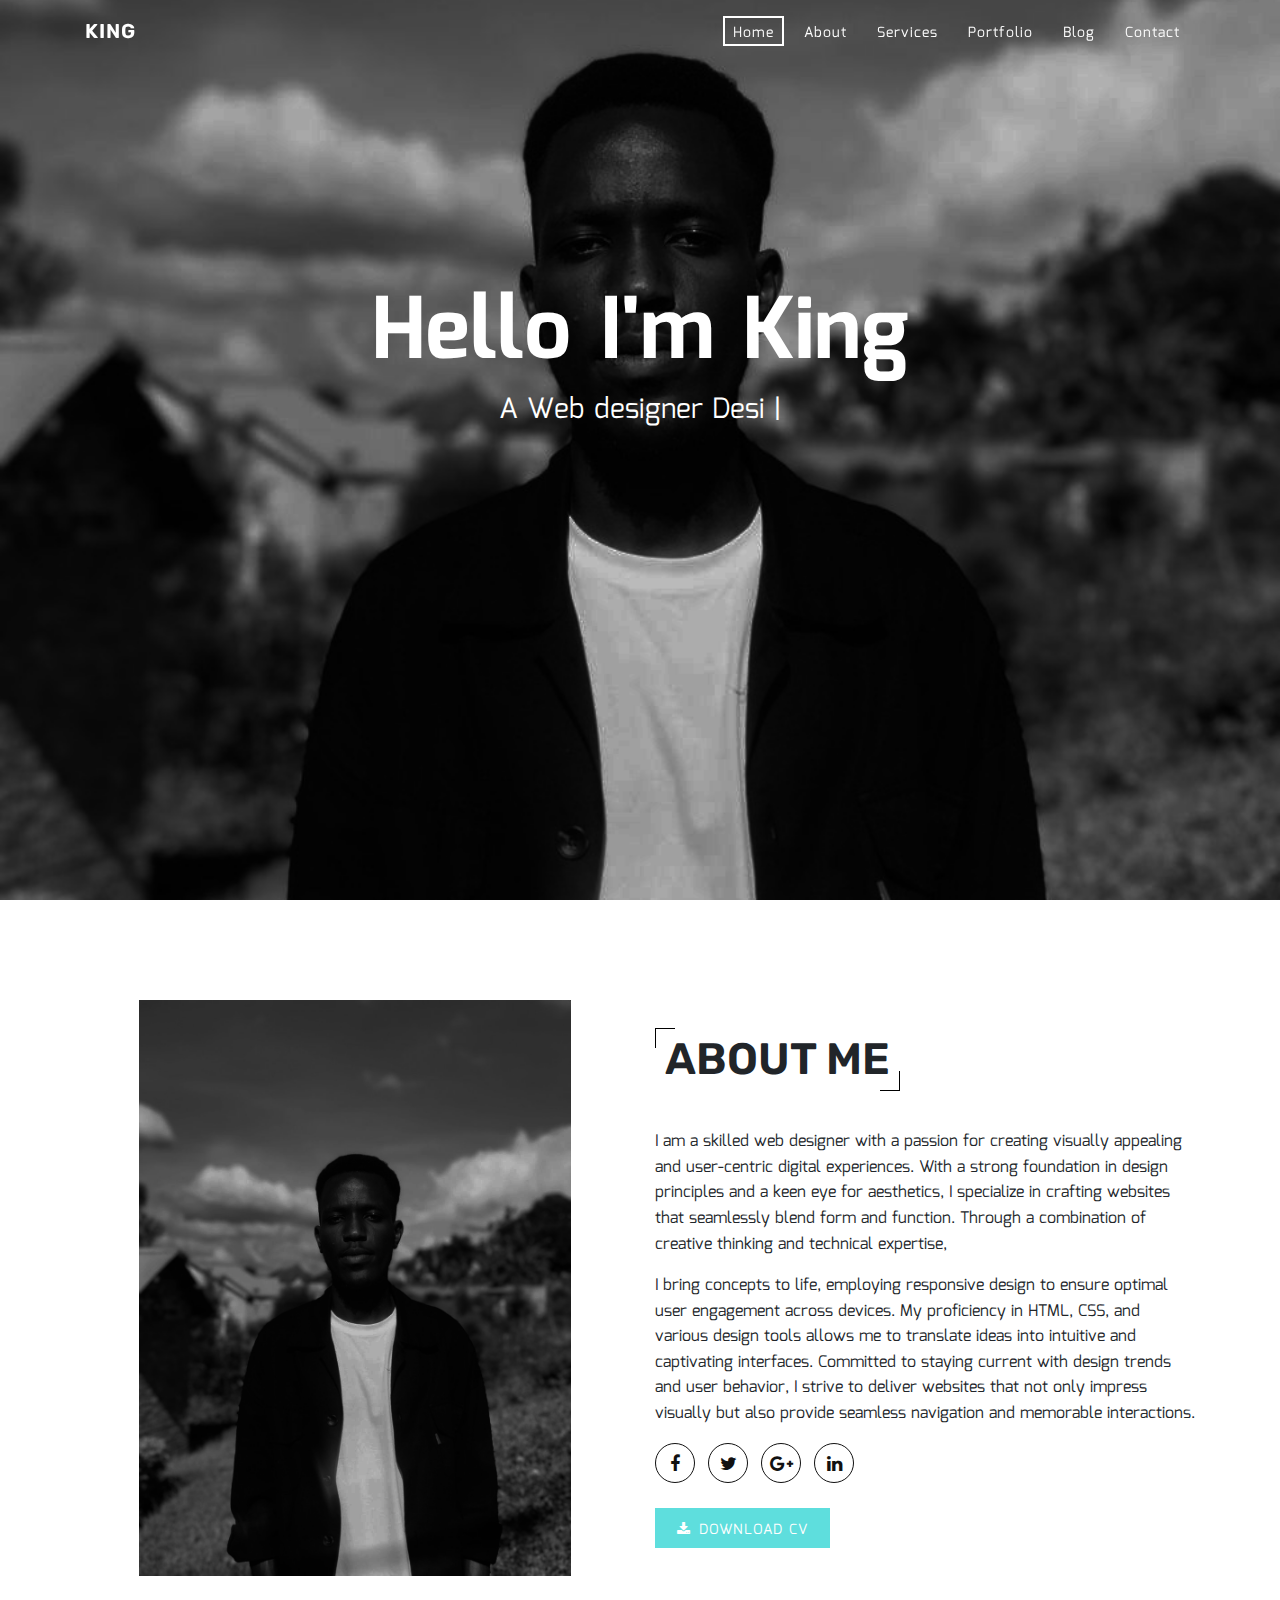
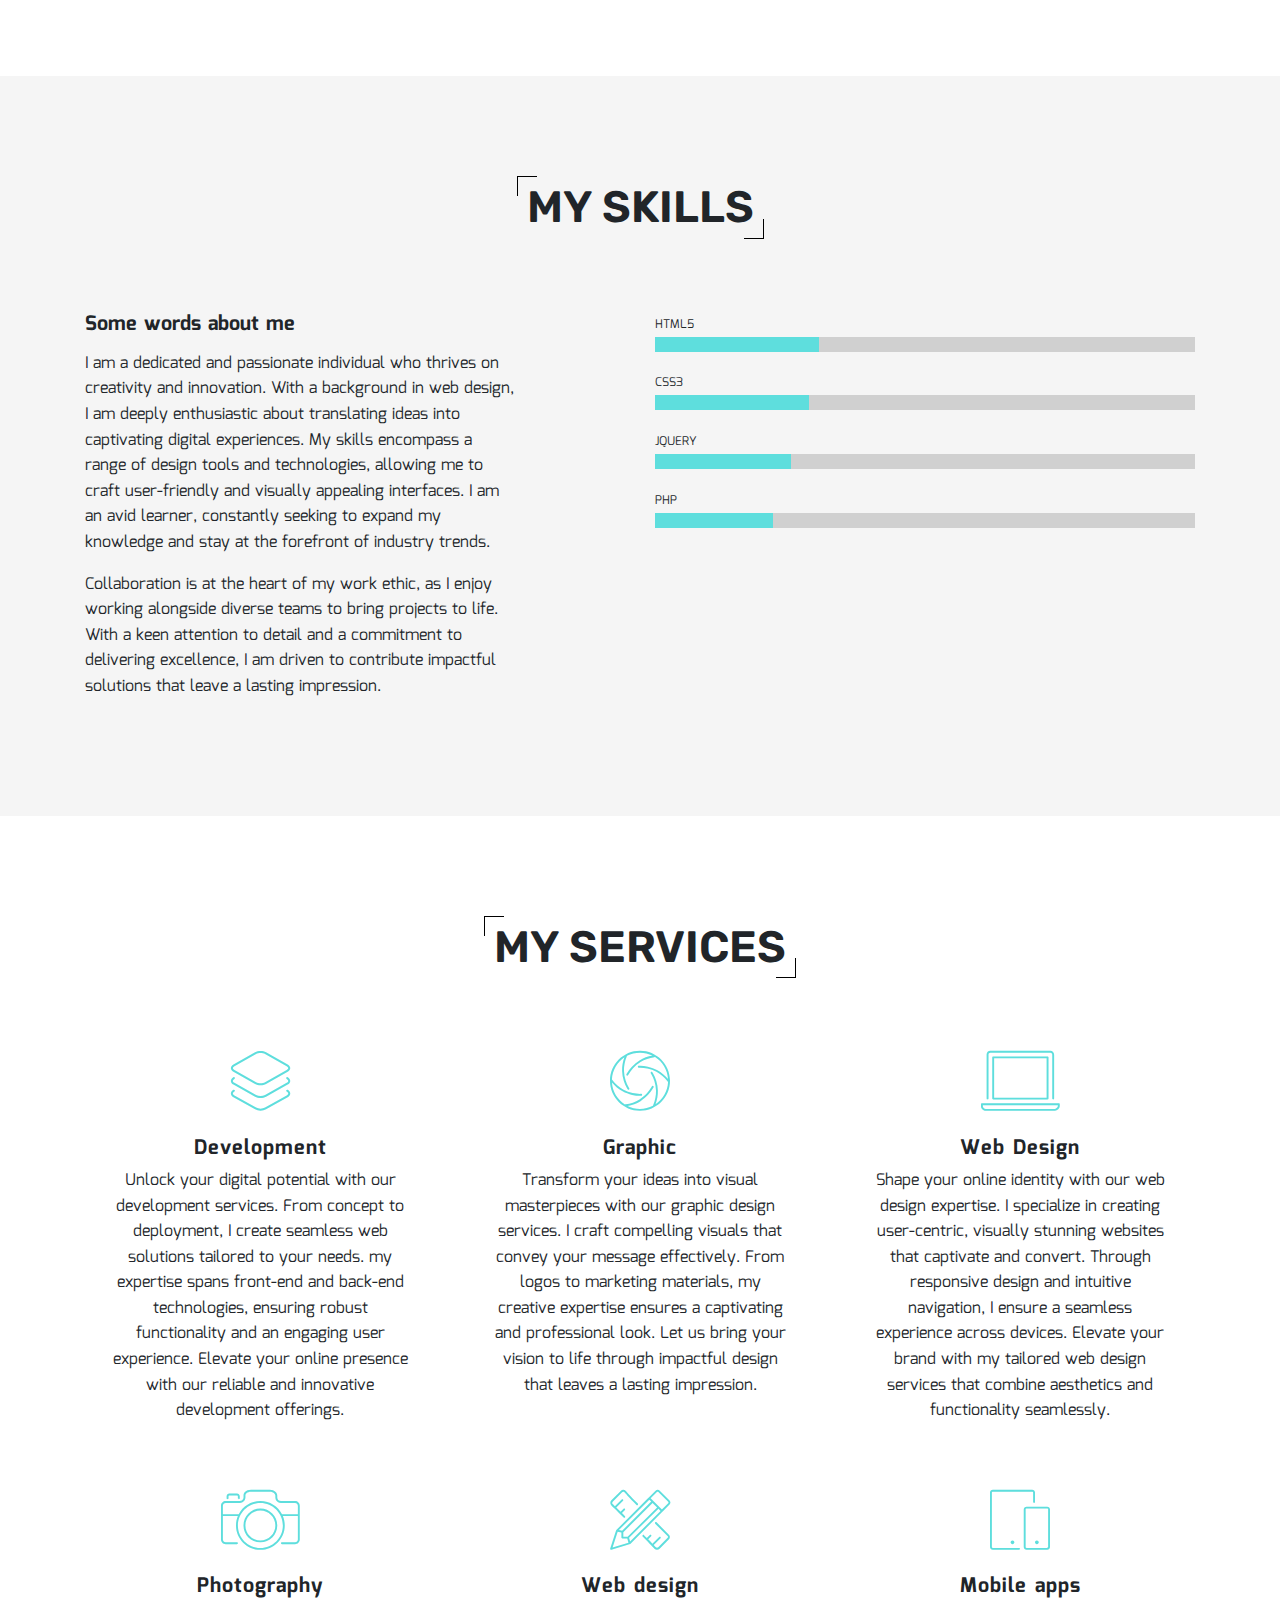
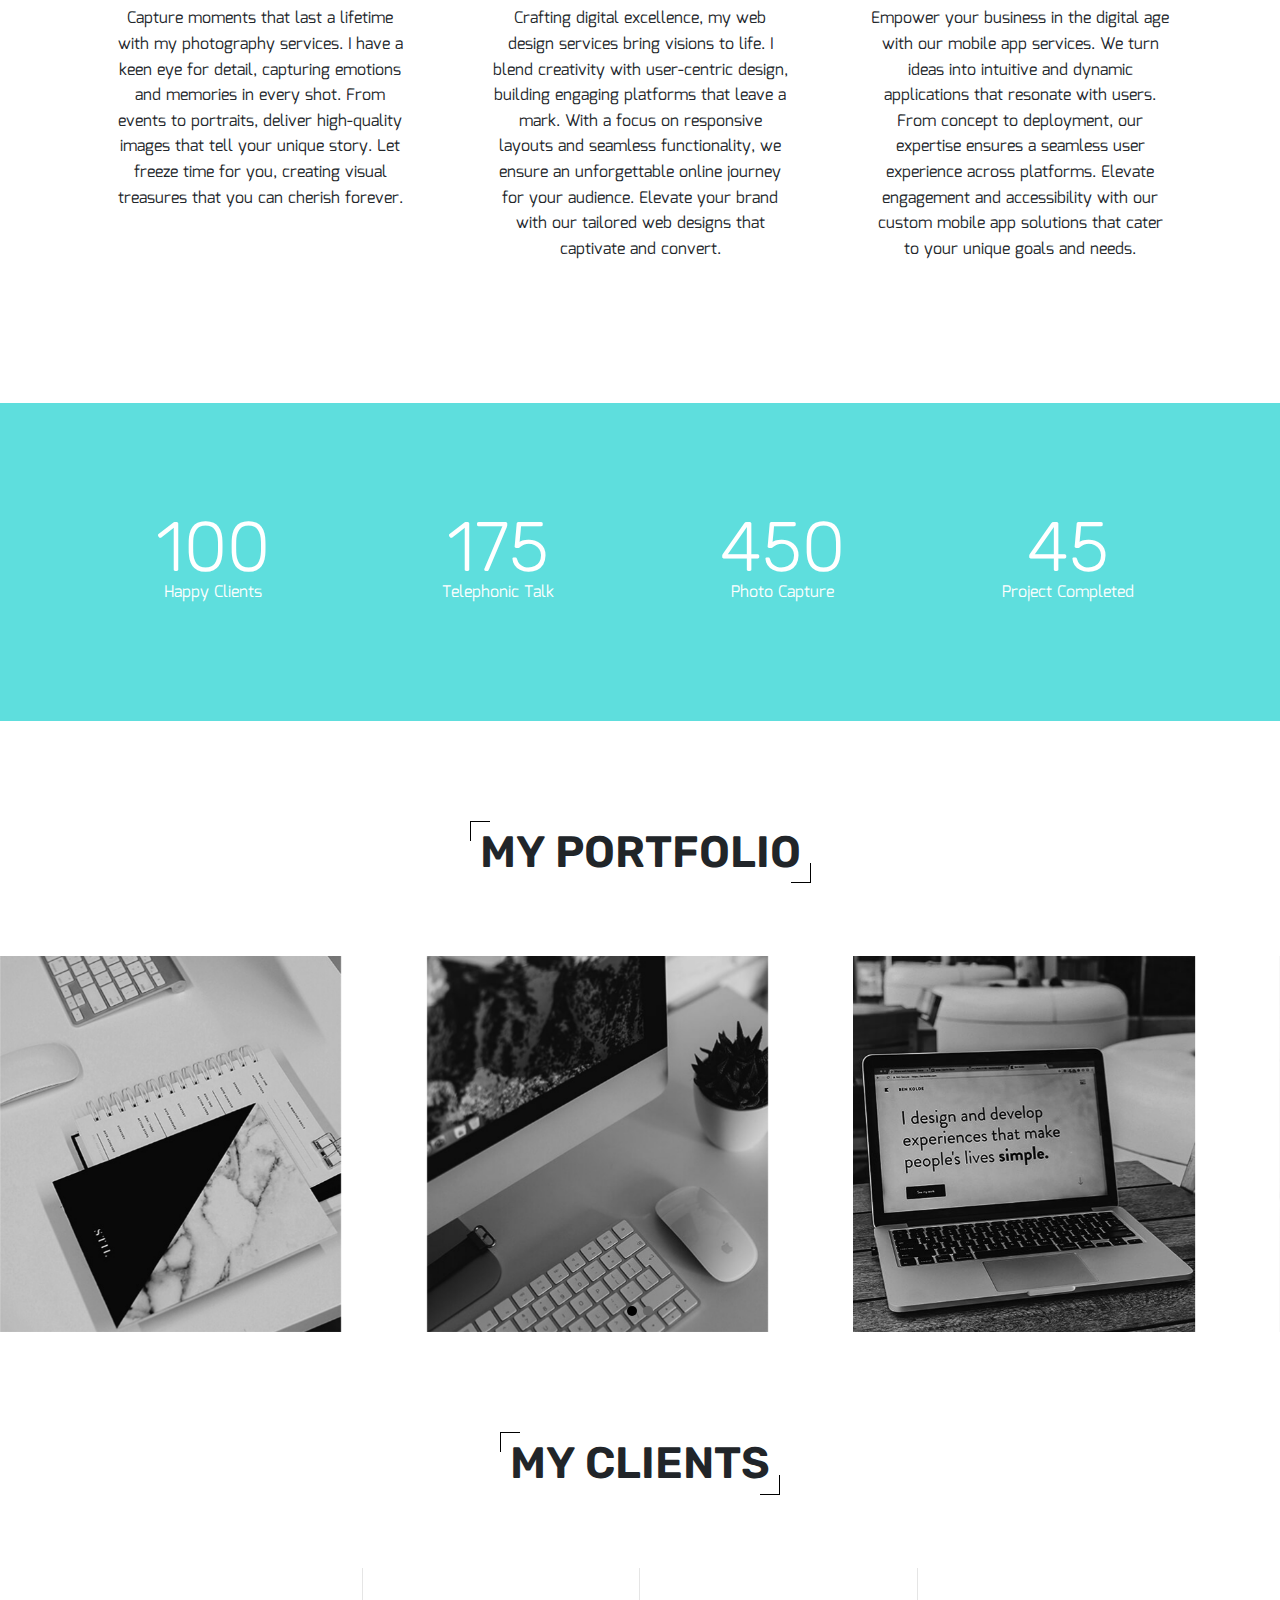
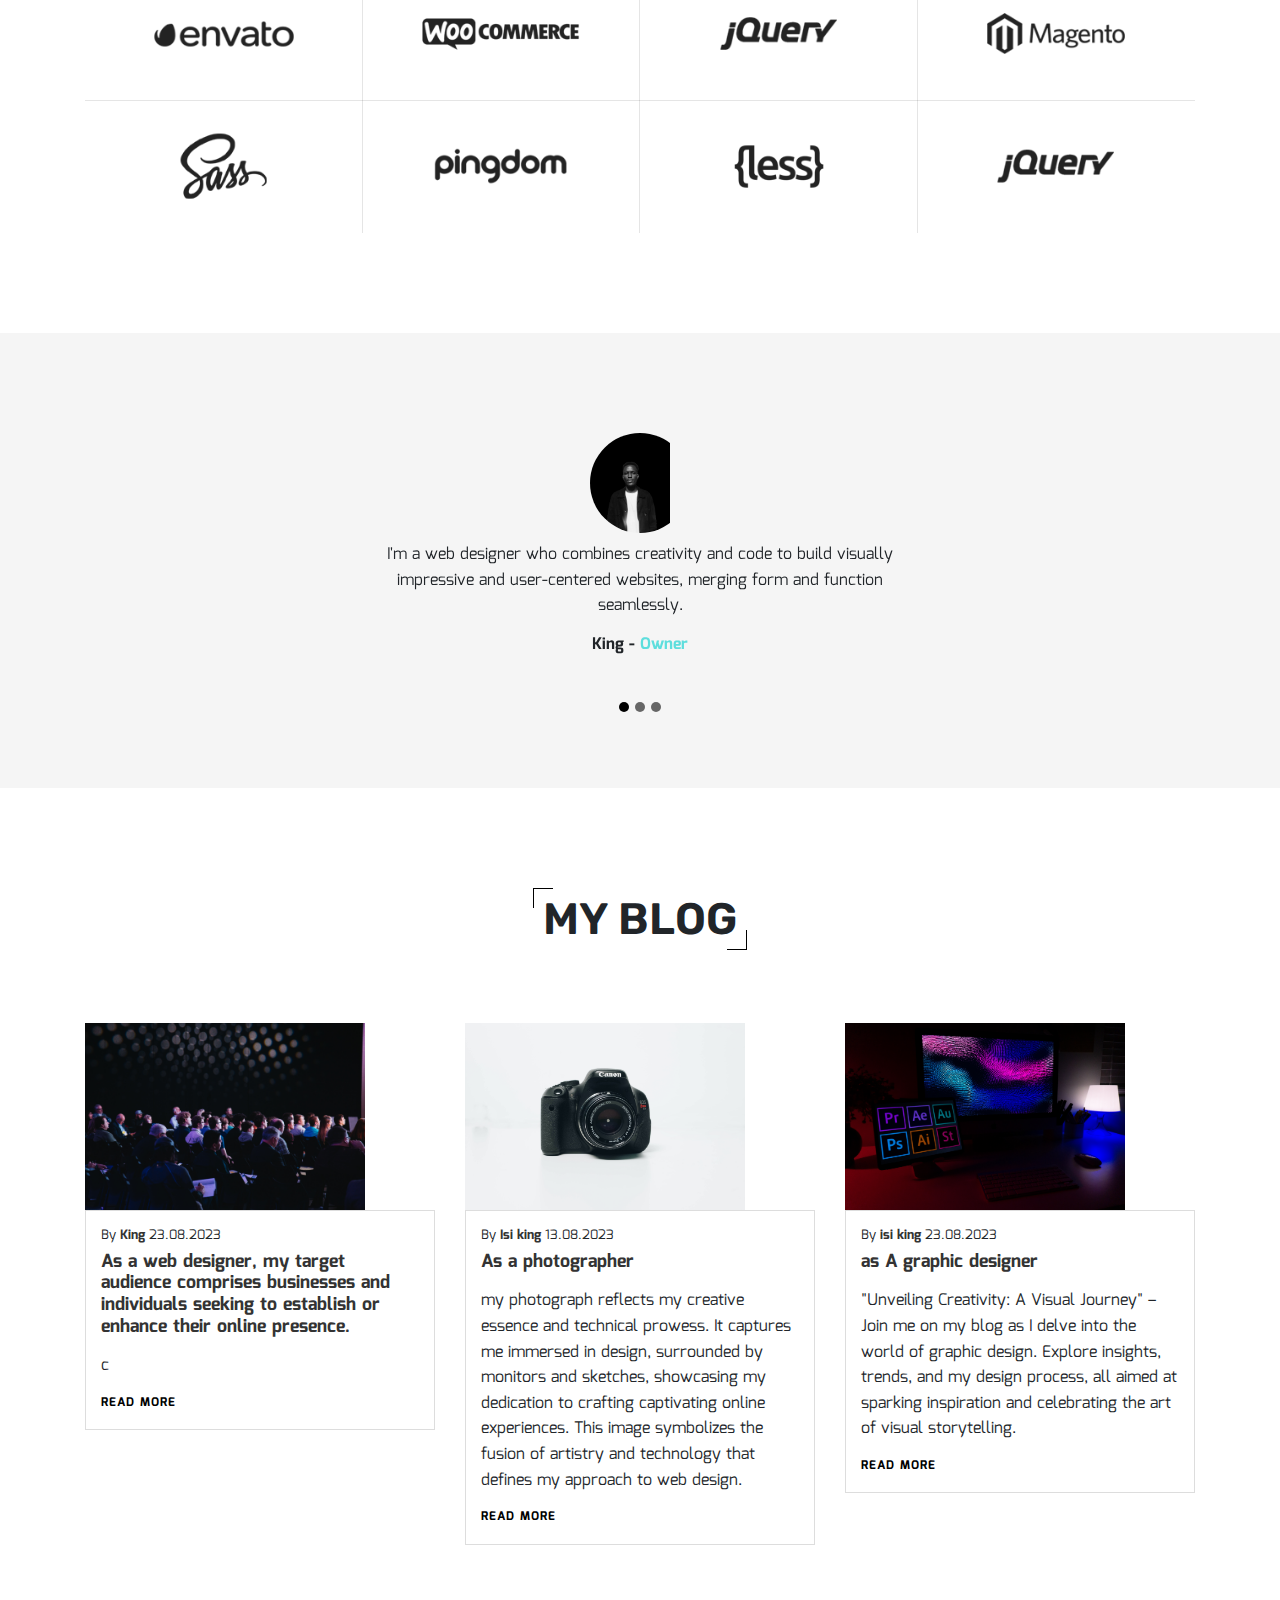
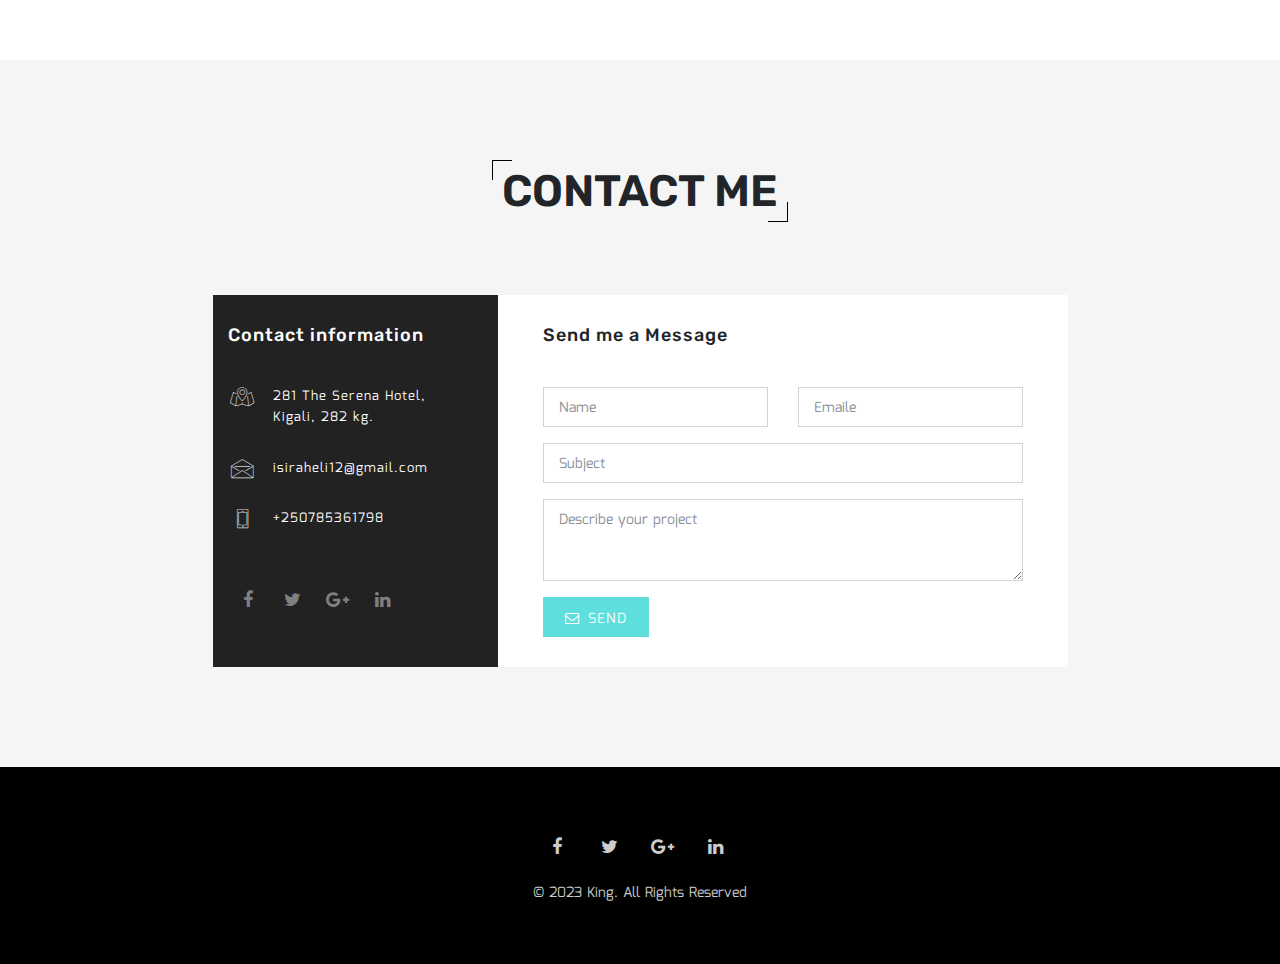
==== Desktop/Portf+Todo/index.html @ d31b9dea "Myportofolio" ====
<!doctype html>
<html lang="en">



<meta http-equiv="content-type" content="text/html;charset=UTF-8" />
<head>
  <meta charset="utf-8">
  <meta name="viewport" content="width=device-width, initial-scale=1, shrink-to-fit=no">
  <meta http-equiv="X-UA-Compatible" content="IE=edge">
  <meta name="description" content=" - Responsive Personal vCard Template">
  <meta name="keywords" content="King - Responsive Personal Portfolio Template, resume, cv, portfolio, personal, developer, designer, onepage, clean, modern, velocity, web">
  <meta name="author" content=" King">
  <meta name="apple-mobile-web-app-capable" content="yes">

  <title>King - Personal Portfolio Template</title>



  <link href="https://fonts.googleapis.com/css?family=Rubik:500,500i,700,700i,900" rel="stylesheet">
  <link href="https://fonts.googleapis.com/css?family=Mina:400,700" rel="stylesheet">





  <link href="static/plugin/bootstrap/css/bootstrap.min.css" rel="stylesheet"> 
  <link href="static/plugin/font-awesome/css/font-awesome.min.css" rel="stylesheet"> 
  <link href="static/plugin/owl-carousel/css/owl.carousel.min.css" rel="stylesheet">
  <link href="static/plugin/et-line/style.css" rel="stylesheet">
  

  <link href="static/css/style.css" rel="stylesheet"> 
  <link href="static/css/color/default.css" rel="stylesheet" id="color_theme">

</head>
<body>
  <div id="loading">
    <div class="load-circle"><span class="one"></span></div>
  </div>

  <!--  Header Start -->
  <header class="header navbar-dark" id="mainNav">
    <div class="container">
    
    <nav class="navbar navbar-expand-lg">
      <a class="navbar-brand font-alt" href="#">King</a>
      
      <button class="navbar-toggler" type="button" data-toggle="collapse" data-target="#header-01" aria-controls="header-01" aria-expanded="false" aria-label="Toggle navigation">
        <span class="navbar-toggler-icon"></span>
      </button>
      
      <div id="header-01" class="collapse navbar-collapse top-menu">
       
        <ul class="nav navbar-nav ml-auto">
            <li><a href="#home">Home</a></li>
            <li><a href="#about-us">About</a></li>
            <li><a href="#services">Services</a></li>
            <li><a href="#portfolio">Portfolio</a></li>
            <li><a href="#blog">Blog</a></li>
            <li><a href="#contact">Contact</a></li>
          </ul>
        <!-- Menu End -->
      </div>
    </nav>
  </div>
  </header>
  <!-- Header End -->

  <main>
    <!--  Home Banner -->
    <section id="home" class="full-screen home-banner" style="background-image: url(static/img/pic1.jpg);">
      <div class="container">
        <div class="home-text-center text-center">
          <h1>Hello I'm King</h1>
          <h3>A Web designer<span id="type-it"></span></h3>
        </div>
      </div>
    </section>
    <!--  Home End -->

    <!--About -->
    <section id="about-us" class="section">
      <div class="container">
        <div class="row align-items-center">
          <div class="col-12 col-md-6 text-center">
            <img src="static/img/pic1.jpg" title="King" alt="King" />
          </div>
          <div class="col-12 col-md-6">
            <div class="content m-t-40px-md">
              <div class="section-heading">
                <h2 class="font-alt">About Me</h2>
              </div>
              <p>
                
I am a skilled web designer
 with a passion for creating visually appealing and 
 user-centric digital experiences. With a strong foundation
  in design principles and a keen eye for aesthetics, 
  I specialize in crafting websites that seamlessly 
  blend form and function. Through a combination of 
  creative thinking and technical expertise, 
  
              </p>
              <p>I bring concepts to life, 
                employing responsive design to ensure optimal user engagement across devices.
                 My proficiency in HTML, CSS, and various design tools allows me to translate 
                 ideas into intuitive and captivating interfaces. Committed to staying current 
                 with design trends and user behavior, I strive to deliver websites that not only
               impress visually but also provide seamless navigation and memorable interactions.
              </p>
              <ul class="social-icons m-b-25px">
                    <li>
                        <a class="facebook" href="#"><i class="fa fa-facebook"></i></a>
                    </li>
                    <li>
                        <a class="twitter" href="#"><i class="fa fa-twitter"></i></a>
                    </li>
                    <li>
                        <a class="google" href="#"><i class="fa fa-google-plus"></i></a>
                    </li>
                    <li>
                        <a class="linkedin" href="#"><i class="fa fa-linkedin"></i><span></span></a>
                    </li>
                </ul>
                <a href="#" class="btn btn-theme"><i class="fa fa-download icon-xs m-5px-r" aria-hidden="true"></i>Download CV</a>
            </div>
          </div>
        </div>

      </div>
    </section>
    <!-- About End -->

    <!-- My Skill -->
    <section class="section gray-bg">
      <div class="container">
        <div class="section-heading text-center m-b-65px m-b-50px-md m-b-25px-sm">
            <h2 class="font-alt">My Skills</h2>
        </div>
        <div class="row">
          <div class="col-12 col-md-6">
            <div class="skill-content">
              <h5 class="m-b-15px"><strong>Some words about me</strong></h5>
              <p>
                I am a dedicated and passionate individual who thrives on creativity and innovation.
                 With a background in web design, I am deeply enthusiastic about translating ideas into
                  captivating digital experiences. My skills encompass a range of design tools and technologies,
                   allowing me to craft user-friendly and visually appealing interfaces. I am an avid learner,
                    constantly seeking to expand my knowledge and stay at the forefront of industry trends. 
                   
              
              <p>
                Collaboration is at the heart of my work ethic, as I enjoy working alongside diverse teams
                to bring projects to life. With a keen attention to detail and a commitment to delivering 
                excellence,
            I am driven to contribute impactful solutions that leave a lasting impression.
         </p>
              </p>
            </div>
          </div> 
          <div class="col-12 col-md-6">
            <div class="skillbar skillbar-style-1" data-percent="90">
                  <span class="skillbar-title">HTML5</span>
                  <p class="skillbar-bar bg-theme"></p>
                </div>
               
                
                <div class="skillbar skillbar-style-1" data-percent="85">
                  <span class="skillbar-title">CSS3</span>
                  <p class="skillbar-bar bg-theme"></p>
                </div>
              
                
                <div class="skillbar skillbar-style-1" data-percent="75">
                  <span class="skillbar-title">jQuery</span>
                  <p class="skillbar-bar bg-theme"></p>
                </div>
             
                
                <div class="skillbar skillbar-style-1" data-percent="65">
                  <span class="skillbar-title">PHP</span>
                  <p class="skillbar-bar bg-theme"></p>
                </div>
              
          </div>
        </div> 
      </div> 
    </section>
    <!--  My Skill End -->

    <!--  My Services -->
    <section id="services" class="section">
      <div class="container">
        <div class="section-heading text-center m-b-40px m-b-20px-md m-b-15px-sm">
            <h2 class="font-alt">My Services</h2>
        </div>
        <div class="row">
          <div class="col-12 col-md-6 col-lg-4">
            <div class="feature-box">
              <i class="icon icon-layers color-theme"></i>
              <div class="feature-content">
                <h5>Development</h5>
                <p>
                  Unlock your digital potential with our development services. From concept to deployment, 
                  I create seamless web solutions tailored to your needs. my expertise spans front-end and back-end technologies,
                   ensuring robust functionality and an engaging user experience. 
                  Elevate your online presence with our reliable and innovative development offerings.</p>
              </div>
            </div>
          </div> 

          <div class="col-12 col-md-6 col-lg-4">
            <div class="feature-box">
              <i class="icon icon-aperture color-theme"></i>
              <div class="feature-content">
                <h5>Graphic</h5>
                <p>Transform your ideas into visual masterpieces with our graphic design services. 
                  I craft compelling visuals that convey your message effectively. From logos to marketing materials, 
                  my creative expertise ensures a captivating and professional look.
                   Let us bring your vision to life through impactful design that leaves a lasting impression.</p>
              </div>
            </div> <!-- feature-box -->
          </div> <!-- col -->

          <div class="col-12 col-md-6 col-lg-4">
            <div class="feature-box">
              <i class="icon icon-laptop color-theme"></i>
              <div class="feature-content">
                <h5>Web Design</h5>
                <p>Shape your online identity with our web design expertise.
                   I specialize in creating user-centric, 
                  visually stunning websites that captivate and convert. 
                  Through responsive design and intuitive navigation, 
                  I ensure a seamless experience across devices.
                   Elevate your brand with my tailored web design services 
                   that combine aesthetics and functionality seamlessly.</p>
              </div>
            </div> 
          </div> 

          <div class="col-12 col-md-6 col-lg-4">
            <div class="feature-box">
              <i class="icon icon-camera color-theme"></i>
              <div class="feature-content">
                <h5>Photography</h5>
                <p>Capture moments that last a lifetime with my photography services.
                  I have a keen eye for detail, capturing emotions and memories in every shot.
                  From events to portraits, deliver high-quality images that tell your unique story.
                  Let freeze time for you, creating visual treasures that you can cherish forever.
                </p>
              </div>
            </div> 
          </div>

          <div class="col-12 col-md-6 col-lg-4">
            <div class="feature-box">
              <i class="icon icon-tools color-theme"></i>
              <div class="feature-content">
                <h5>Web design</h5>
                <p>
                  Crafting digital excellence, my web design services bring visions to life.
                   I blend creativity with user-centric design, building engaging platforms that leave a mark.
                    With a focus on responsive layouts and seamless functionality, 
                    we ensure an unforgettable online journey for your audience.
                   Elevate your brand with our tailored web designs that captivate and convert.</p>
              </div>
            </div> 
          </div> 

          <div class="col-12 col-md-6 col-lg-4">
            <div class="feature-box">
              <i class="icon icon-mobile color-theme"></i>
              <div class="feature-content">
                <h5>Mobile apps</h5>
                <p>
Empower your business in the digital age with our mobile app services. 
We turn ideas into intuitive and dynamic applications that resonate with users. 
From concept to deployment, our expertise ensures a seamless user experience across platforms.
 Elevate engagement and accessibility with our custom mobile app solutions that cater to your unique goals and needs.</p>
              </div>
            </div> 
          </div>

        </div> 
      </div>
    </section>
    <!-- ========== My Services End ========== -->


    <!-- ========== Counter Start ========== -->
    <section class="section counter-box bg-theme">
        <div class="container">
            <div class="row">
                <div class="col-12 col-md-3 col-sm-6 wow fadeInLeft">
                    <div class="counter-col">
                        <div class="counter-data" data-count="375">
                            <div class="count font-alt">100</div>
                            <h6>Happy Clients</h6>
                        </div>
                    </div>
                </div>
                <!-- col -->

                <div class="col-12 col-md-3 col-sm-6 wow fadeInLeft">
                    <div class="counter-col">
                        <div class="counter-data" data-count="375">
                            <div class="count font-alt">175</div>
                            <h6>Telephonic Talk</h6>
                        </div>
                    </div>
                </div>
                <!-- col -->

                <div class="col-12 col-md-3 col-sm-6 wow fadeInLeft">
                    <div class="counter-col">
                        <div class="counter-data" data-count="550">
                            <div class="count font-alt">450</div>
                            <h6>Photo Capture</h6>
                        </div>
                    </div>
                </div>
                <!-- col -->

                <div class="col-12 col-md-3 col-sm-6 wow fadeInLeft">
                    <div class="counter-col">
                        <div class="counter-data" data-count="450">
                            <div class="count font-alt">45</div>
                            <h6>Project Completed</h6>
                        </div>
                    </div>
                </div>
               
            </div>

        </div>
 
    </section>
    <!-- ========== Counter End ========== -->

    <!-- ========== Portfolio Start ========== -->
    <section id="portfolio" class="section p-b-0px">
     
        <div class="section-heading text-center m-b-65px m-b-50px-md m-b-25px-sm">
            <h2 class="font-alt">My Portfolio</h2>
        </div>

        
        <div id="portfolio-slider-single" class="owl-carousel">
            <div class="portfolio-col">
             
              <img src="static/img/project-1.jpg" title="King" alt="king" />
              <div class="bg-theme">
                <a href="#"></a>
           
              <div class="hover">
                <h3>ToDo_List App</h3>
                


             
              </div>
              <div class="todo">
              <a href="https://king221006359.github.io/TodoLIST/" class="porto" ><button id="Add task">ToDo_List</button></a>
            
            </div></div>
            </div>
            <!-- col -->
            <div class="portfolio-col">
              <img src="static/img/project-2.jpg" title="King" alt="King" />
              <div class="bg-theme">
              
              </div>
              <div class="hover">
                <h3>Stock Management System</h3>
                <label>Designing a stock management system involves creating user interfaces that display inventory data intuitively.
                   Collaborating with developers, I ensure user-friendly navigation, data visualization,
                   and efficient interactions, optimizing stock tracking, ordering, and replenishment processes.</label>
              </div>
            </div>
            <!-- col -->
            <div class="portfolio-col">
              <img src="static/img/project-3.jpg" title="King" alt="King" />
              <div class="bg-theme">
                <a href="#"></a>
              </div>
              <div class="hover">
                <h3>Hospital appointment system</h3>
                <label>As a designer, I collaborate with developers to craft hospital appointment systems. 
                  I conceptualize user interfaces, design intuitive layouts, and ensure accessibility. 
                  Visual elements and user experience harmonize to simplify scheduling,
                   streamline communication, 
                  and enhance patient-provider interactions.n</label>
              </div>
            </div>
            <!-- col -->
            <div class="portfolio-col">
              <img src="static/img/project-4.jpg" title="King" alt="King" />
              <div class="bg-theme">
                <a href="#"></a>
              </div>
              <div class="hover">
                <h3>Hotel reservation system</h3>
                <label>I crafted a user-centric hotel reservation system by wireframing intuitive UI/UX. 
                  Through responsive design, I ensured seamless booking across devices.
                   Visual hierarchy, clear CTAs, and a serene color palette enhanced user experience,
                   making reservation effortless and enjoyable.
</label>
              </div>
            </div>
            <!-- col -->
        </div>
    </section>
    <!-- ========== Portfolio End ========== -->

    <!-- ========== Our Client ========== -->
    <section class="section">
      <div class="container">
        <div class="section-heading text-center m-b-65px m-b-50px-md m-b-25px-sm">
            <h2 class="font-alt">My Clients</h2>
        </div>

        <div class="clients-list clients-border clients-col-4">
          <ul>
            <li>
              <img src="static/img/logo-1.png" alt="" title="">
            </li>
            <li>
              <img src="static/img/logo-2.png" alt="" title="">
            </li>
            <li>
              <img src="static/img/logo-8.png" alt="" title="">
            </li>
            <li>
              <img src="static/img/logo-4.png" alt="" title="">
            </li>
            <li>
              <img src="static/img/logo-5.png" alt="" title="">
            </li>
            <li>
              <img src="static/img/logo-6.png" alt="" title="">
            </li>
            <li>
              <img src="static/img/logo-7.png" alt="" title="">
            </li>
            <li>
              <img src="static/img/logo-8.png" alt="" title="">
            </li>
          </ul>
        </div>
      </div> <!-- section -->
    </section>
    <!-- Our Client End -->

    <!---- Testimonial-->
    <section class="section gray-bg testimonial-section">
      <div class="container">
        <div class="row justify-content-center">
          <div class="col-md-6">
              <div id="client-slider-single" class="owl-carousel">
                <div class="testimonial-col text-center">
                    <div class="img">
                      <img src="static/img/pic1.png" alt="King" title="King" />
                    </div>
                    <p>
                      I'm a web designer who combines creativity and code to build visually impressive and user-centered websites,
                       merging form and function seamlessly.</p>
                    <h6><strong>King - <span class="color-theme">Owner</span></strong></h6>
                </div> <!-- col -->

                <div class="testimonial-col text-center">
                    <div class="img">
                      <img src="static/img/pic1.png" alt="King" title="King" />
                    </div>
                    <p>i'm a graphic designer, blending artistic algorithms with digital finesse. I conceptualize and create visuals that transcend boundaries, from pixel to print, crafting designs that speak, engage, and inspire.</p>
                    <h6><strong>King- <span class="color-theme">Owner</span></strong></h6>
                </div> <!-- col -->

                <div class="testimonial-col text-center">
                    <div class="img">
                      <img src="static/img/pic1.png" alt="King" title="King" />
                    </div>
                    <p>
                      I am a decisive project manager, orchestrating tasks with precision. From inception to completion, I lead, organize, and optimize to achieve goals efficiently. Communication and strategy are my cornerstones for successful project delivery.</p>
                    <h6><strong>Isi king - <span class="color-theme">Owner</span></strong></h6>
                </div> 

              </div> 
          </div> 
      </div> 
    </section>
    <!-- Testimonial End  -->

    <!-- ========== Our Blogs ========== -->
    <section id="blog" class="section">
      <div class="container">
        <div class="section-heading text-center m-b-50px m-b-40px-md m-b-15px-sm">
            <h2 class="font-alt">My Blog</h2>
        </div>

        <div class="row">
          <div class="col-12 col-md-4">
            <div class="blog-item">
              <a href="#">
                <img src="static/img/aud1.jpg" title="King" alt="King" />
              </a>
              <div class="blog-content">
                <div class="post-meta">
                  By <a href="#">King</a> <span>23.08.2023</span>
                </div><!-- /post-meta -->

                <h4><a href="#">As a web designer, my target audience comprises businesses and individuals seeking to establish or enhance their online presence.
                   </a></h4>
                <p class="m-b-10px">
                  c
                </p>
                <a class="read-more" href="#">Read More</a>
              </div><!-- /blog-content -->
            </div> <!-- Blog Item -->
          </div> <!-- col -->

          <div class="col-12 col-md-4">
            <div class="blog-item">
              <a href="#">
                <img src="static/img/cam1.jpg" title="King" alt="King" />
              </a>
              <div class="blog-content">
                <div class="post-meta">
                  By <a href="#">Isi king</a> <span>13.08.2023</span>
                </div><!-- /post-meta -->

                <h4><a href="#">As a photographer</a></h4>
                <p class="m-b-10px">
                  
 my photograph reflects my creative essence and technical prowess.
 It captures me immersed in design, surrounded by monitors and sketches, 
 showcasing my dedication to crafting captivating online experiences. 
This image symbolizes the fusion of artistry and technology that defines my approach to web design.
                </p>
                <a class="read-more" href="#">Read More</a>
              </div>
            </div>
          </div>

          <div class="col-12 col-md-4">
            <div class="blog-item">
              <a href="#">
                <img src="static/img/graphic1.jpg" title="king" alt="King" />
              </a>
              <div class="blog-content">
                <div class="post-meta">
                  By <a href="#">isi king</a> <span>23.08.2023</span>
                </div>

                <h4><a href="#">as A graphic designer</a></h4>
                <p class="m-b-10px">
                  "Unveiling Creativity: A Visual Journey" – Join me on my blog as I delve into the world of graphic design.
                   Explore insights, trends, and my design process,
                   all aimed at sparking inspiration and celebrating the art of visual storytelling.
                </p>
                <a class="read-more" href="#">Read More</a>
              </div>
            </div>
          </div> 

        </div> 
      </div>
    </section>
    <!-- ========== Our Blog End ========== -->

    <!-- ========== Contact us ========== -->
    <section id="contact" class="section gray-bg p-l-15px-sm p-r-15px-sm">
      <div class="container">
        <div class="section-heading text-center m-b-65px m-b-50px-md m-b-25px-sm">
            <h2 class="font-alt">Contact Me</h2>
        </div>
        <div class="row justify-content-center">
          <div class="col-12 col-lg-3 col-md-4 dark-bg">
            <div class="contact-info-box">
              <h2 class="font-alt">Contact information</h2>

              <div class="contact-info">
                <i class="icon icon-map"></i>
                <p>281 The Serena Hotel,<br/> Kigali, 282 kg.</p>
              </div>

              <div class="contact-info">
                <i class="icon icon-envelope"></i>
                <p>isiraheli12@gmail.com</p>
              </div>

              <div class="contact-info">
                <i class="icon icon-phone"></i>
                <p>+250785361798</p>
              </div>

              <ul class="social-icons social-icons-no-border">
              <li>
                  <a class="facebook" href="#"><i class="fa fa-facebook"></i></a>
              </li>
              <li>
                  <a class="twitter" href="#"><i class="fa fa-twitter"></i></a>
              </li>
              <li>
                  <a class="google" href="#"><i class="fa fa-google-plus"></i></a>
              </li>
              <li>
                  <a class="linkedin" href="#"><i class="fa fa-linkedin"></i><span></span></a>
              </li>
          </ul>
            </div>
          </div> <!-- col -->
          <div class="col-12 col-lg-6 col-md-7 white-bg">
            <div class="contact-form">
              <h2 class="font-alt">Send me a Message</h2>
              <form>
              <div class="row">
                <div class="col-6">
                  <div class="form-group">
                    <input name="Phone" placeholder="Name" class="form-control" type="text">
                  </div>  
                </div>
                <div class="col-6">
                  <div class="form-group">
                    <input name="Email" placeholder="Emaile" class="form-control" type="email">
                  </div>  
                </div>
                <div class="col-12">
                  <div class="form-group">
                    <input name="Subject" placeholder="Subject" class="form-control" type="text">
                  </div>  
                </div>
                <div class="col-12">
                  <div class="form-group">
                    <textarea name="comment" placeholder="Describe your project" rows="3" class="form-control"></textarea>
                  </div>
                </div>
                <div class="col-12">
                    <button class="btn btn-theme"><i class="fa fa-envelope-o" aria-hidden="true"></i>Send</button>
                </div>
              </div>
              </form>
            </div>
          </div>
        </div> 
      </div> 
    </section>
    <!--  Contact us End -->

  </main>

  <footer class="footer">
      <div class="container text-center">
          <ul class="social-icons social-icons-no-border">
              <li>
                  <a class="facebook" href="#"><i class="fa fa-facebook"></i></a>
              </li>
              <li>
                  <a class="twitter" href="#"><i class="fa fa-twitter"></i></a>
              </li>
              <li>
                  <a class="google" href="#"><i class="fa fa-google-plus"></i></a>
              </li>
              <li>
                  <a class="linkedin" href="#"><i class="fa fa-linkedin"></i><span></span></a>
              </li>
          </ul>
          <p class="copyright">© 2023 King. All Rights Reserved</p>
      </div>
  </footer>

  <!-- Jquery -->
  <script src="static/js/jquery-3.2.1.min.js"></script>
  <script src="static/js/jquery-migrate-3.0.0.min.js"></script>
  <!-- End -->

  <!-- Plugin JS -->
  <script src="static/plugin/bootstrap/js/popper.min.js"></script>
  <script src="static/plugin/bootstrap/js/bootstrap.js"></script>
  <script src="static/plugin/owl-carousel/js/owl.carousel.min.js"></script>
  <script src="static/plugin/typeit-master/typeit.min.js"></script>
  <script src="static/plugin/skills-bar/skill.bars.jquery.js"></script>
  <!-- End -->

  <!-- Theme Js -->  
  <script src="static/js/singlepagenav.jquery.js"></script>
  <script src="static/js/custom.js"></script>
  <!-- End -->

  
  <script src="style-switcher/style-switcher.html"></script>
  <link rel="stylesheet" href="style-switcher/style-switcher-2.html">
</body>
<!-- End of Body -->



<!-- Mirrored from courageous-stroopwafel-1bc4ed.netlify.app/ by HTTrack Website Copier/3.x [XR&CO'2014], Wed, 30 Aug 2023 14:20:22 GMT -->
</html>
---- Desktop/Portf+Todo/static/plugin/et-line/style.css ----
@font-face {
	font-family: 'et-line';
	src:url('fonts/et-line.eot');
	src:url('fonts/et-lined41dd41d.eot?#iefix') format('embedded-opentype'),
		url('fonts/et-line.woff') format('woff'),
		url('fonts/et-line.ttf') format('truetype'),
		url('fonts/et-line.svg#et-line') format('svg');
	font-weight: normal;
	font-style: normal;
}

/* Use the following CSS code if you want to use data attributes for inserting your icons */
[data-icon]:before {
	font-family: 'et-line';
	content: attr(data-icon);
	speak: none;
	font-weight: normal;
	font-variant: normal;
	text-transform: none;
	line-height: 1;
	-webkit-font-smoothing: antialiased;
	-moz-osx-font-smoothing: grayscale;
	display:inline-block;
}

/* Use the following CSS code if you want to have a class per icon */
/*
Instead of a list of all class selectors,
you can use the generic selector below, but it's slower:
[class*="icon-"] {
*/
.icon-mobile, .icon-laptop, .icon-desktop, .icon-tablet, .icon-phone, .icon-document, .icon-documents, .icon-search, .icon-clipboard, .icon-newspaper, .icon-notebook, .icon-book-open, .icon-browser, .icon-calendar, .icon-presentation, .icon-picture, .icon-pictures, .icon-video, .icon-camera, .icon-printer, .icon-toolbox, .icon-briefcase, .icon-wallet, .icon-gift, .icon-bargraph, .icon-grid, .icon-expand, .icon-focus, .icon-edit, .icon-adjustments, .icon-ribbon, .icon-hourglass, .icon-lock, .icon-megaphone, .icon-shield, .icon-trophy, .icon-flag, .icon-map, .icon-puzzle, .icon-basket, .icon-envelope, .icon-streetsign, .icon-telescope, .icon-gears, .icon-key, .icon-paperclip, .icon-attachment, .icon-pricetags, .icon-lightbulb, .icon-layers, .icon-pencil, .icon-tools, .icon-tools-2, .icon-scissors, .icon-paintbrush, .icon-magnifying-glass, .icon-circle-compass, .icon-linegraph, .icon-mic, .icon-strategy, .icon-beaker, .icon-caution, .icon-recycle, .icon-anchor, .icon-profile-male, .icon-profile-female, .icon-bike, .icon-wine, .icon-hotairballoon, .icon-globe, .icon-genius, .icon-map-pin, .icon-dial, .icon-chat, .icon-heart, .icon-cloud, .icon-upload, .icon-download, .icon-target, .icon-hazardous, .icon-piechart, .icon-speedometer, .icon-global, .icon-compass, .icon-lifesaver, .icon-clock, .icon-aperture, .icon-quote, .icon-scope, .icon-alarmclock, .icon-refresh, .icon-happy, .icon-sad, .icon-facebook, .icon-twitter, .icon-googleplus, .icon-rss, .icon-tumblr, .icon-linkedin, .icon-dribbble {
	font-family: 'et-line';
	speak: none;
	font-style: normal;
	font-weight: normal;
	font-variant: normal;
	text-transform: none;
	line-height: 1;
	-webkit-font-smoothing: antialiased;
	-moz-osx-font-smoothing: grayscale;
	display:inline-block;
}
.icon-mobile:before {
	content: "\e000";
}
.icon-laptop:before {
	content: "\e001";
}
.icon-desktop:before {
	content: "\e002";
}
.icon-tablet:before {
	content: "\e003";
}
.icon-phone:before {
	content: "\e004";
}
.icon-document:before {
	content: "\e005";
}
.icon-documents:before {
	content: "\e006";
}
.icon-search:before {
	content: "\e007";
}
.icon-clipboard:before {
	content: "\e008";
}
.icon-newspaper:before {
	content: "\e009";
}
.icon-notebook:before {
	content: "\e00a";
}
.icon-book-open:before {
	content: "\e00b";
}
.icon-browser:before {
	content: "\e00c";
}
.icon-calendar:before {
	content: "\e00d";
}
.icon-presentation:before {
	content: "\e00e";
}
.icon-picture:before {
	content: "\e00f";
}
.icon-pictures:before {
	content: "\e010";
}
.icon-video:before {
	content: "\e011";
}
.icon-camera:before {
	content: "\e012";
}
.icon-printer:before {
	content: "\e013";
}
.icon-toolbox:before {
	content: "\e014";
}
.icon-briefcase:before {
	content: "\e015";
}
.icon-wallet:before {
	content: "\e016";
}
.icon-gift:before {
	content: "\e017";
}
.icon-bargraph:before {
	content: "\e018";
}
.icon-grid:before {
	content: "\e019";
}
.icon-expand:before {
	content: "\e01a";
}
.icon-focus:before {
	content: "\e01b";
}
.icon-edit:before {
	content: "\e01c";
}
.icon-adjustments:before {
	content: "\e01d";
}
.icon-ribbon:before {
	content: "\e01e";
}
.icon-hourglass:before {
	content: "\e01f";
}
.icon-lock:before {
	content: "\e020";
}
.icon-megaphone:before {
	content: "\e021";
}
.icon-shield:before {
	content: "\e022";
}
.icon-trophy:before {
	content: "\e023";
}
.icon-flag:before {
	content: "\e024";
}
.icon-map:before {
	content: "\e025";
}
.icon-puzzle:before {
	content: "\e026";
}
.icon-basket:before {
	content: "\e027";
}
.icon-envelope:before {
	content: "\e028";
}
.icon-streetsign:before {
	content: "\e029";
}
.icon-telescope:before {
	content: "\e02a";
}
.icon-gears:before {
	content: "\e02b";
}
.icon-key:before {
	content: "\e02c";
}
.icon-paperclip:before {
	content: "\e02d";
}
.icon-attachment:before {
	content: "\e02e";
}
.icon-pricetags:before {
	content: "\e02f";
}
.icon-lightbulb:before {
	content: "\e030";
}
.icon-layers:before {
	content: "\e031";
}
.icon-pencil:before {
	content: "\e032";
}
.icon-tools:before {
	content: "\e033";
}
.icon-tools-2:before {
	content: "\e034";
}
.icon-scissors:before {
	content: "\e035";
}
.icon-paintbrush:before {
	content: "\e036";
}
.icon-magnifying-glass:before {
	content: "\e037";
}
.icon-circle-compass:before {
	content: "\e038";
}
.icon-linegraph:before {
	content: "\e039";
}
.icon-mic:before {
	content: "\e03a";
}
.icon-strategy:before {
	content: "\e03b";
}
.icon-beaker:before {
	content: "\e03c";
}
.icon-caution:before {
	content: "\e03d";
}
.icon-recycle:before {
	content: "\e03e";
}
.icon-anchor:before {
	content: "\e03f";
}
.icon-profile-male:before {
	content: "\e040";
}
.icon-profile-female:before {
	content: "\e041";
}
.icon-bike:before {
	content: "\e042";
}
.icon-wine:before {
	content: "\e043";
}
.icon-hotairballoon:before {
	content: "\e044";
}
.icon-globe:before {
	content: "\e045";
}
.icon-genius:before {
	content: "\e046";
}
.icon-map-pin:before {
	content: "\e047";
}
.icon-dial:before {
	content: "\e048";
}
.icon-chat:before {
	content: "\e049";
}
.icon-heart:before {
	content: "\e04a";
}
.icon-cloud:before {
	content: "\e04b";
}
.icon-upload:before {
	content: "\e04c";
}
.icon-download:before {
	content: "\e04d";
}
.icon-target:before {
	content: "\e04e";
}
.icon-hazardous:before {
	content: "\e04f";
}
.icon-piechart:before {
	content: "\e050";
}
.icon-speedometer:before {
	content: "\e051";
}
.icon-global:before {
	content: "\e052";
}
.icon-compass:before {
	content: "\e053";
}
.icon-lifesaver:before {
	content: "\e054";
}
.icon-clock:before {
	content: "\e055";
}
.icon-aperture:before {
	content: "\e056";
}
.icon-quote:before {
	content: "\e057";
}
.icon-scope:before {
	content: "\e058";
}
.icon-alarmclock:before {
	content: "\e059";
}
.icon-refresh:before {
	content: "\e05a";
}
.icon-happy:before {
	content: "\e05b";
}
.icon-sad:before {
	content: "\e05c";
}
.icon-facebook:before {
	content: "\e05d";
}
.icon-twitter:before {
	content: "\e05e";
}
.icon-googleplus:before {
	content: "\e05f";
}
.icon-rss:before {
	content: "\e060";
}
.icon-tumblr:before {
	content: "\e061";
}
.icon-linkedin:before {
	content: "\e062";
}
.icon-dribbble:before {
	content: "\e063";
}
---- Desktop/Portf+Todo/static/css/style.css ----
/* todo app css 
*/
#portofolio{
  background-color:#111;
  color:white;
  font-size: 20%;

}
/*end.................*/

#todo
{
  
}





#loading {
  position: fixed;
  top: 0;
  left: 0;
  bottom: 0;
  right: 0;
  background: #fff;
  z-index: 999999;
}
.load-circle  {
  position: absolute;
  top: 0;
  bottom: 0;
  left: 0;
  right: 0;
  margin: auto;
  animation: rotate 1s infinite;  
  height: 50px;
  width: 50px;
}

.load-circle:before,
.load-circle:after {   
  border-radius: 50%;
  content: '';
  display: block;
  height: 20px;  
  width: 20px;
}
.load-circle:before {
  animation: ball1 1s infinite;  
  background-color: #cb2025;
  box-shadow: 30px 0 0 #f8b334;
  margin-bottom: 10px;
}
.load-circle:after {
  animation: ball2 1s infinite; 
  background-color: #00a096;
  box-shadow: 30px 0 0 #75e4ac;
}

@keyframes rotate {
  0% { 
    -webkit-transform: rotate(0deg) scale(0.8); 
    -moz-transform: rotate(0deg) scale(0.8);
  }
  50% { 
    -webkit-transform: rotate(360deg) scale(1.2); 
    -moz-transform: rotate(360deg) scale(1.2);
  }
  100% { 
    -webkit-transform: rotate(720deg) scale(0.8); 
    -moz-transform: rotate(720deg) scale(0.8);
  }
}

@keyframes ball1 {
  0% {
    box-shadow: 30px 0 0 #f8b334;
  }
  50% {
    box-shadow: 0 0 0 #f8b334;
    margin-bottom: 0;
    -webkit-transform: translate(15px,15px);
    -moz-transform: translate(15px, 15px);
  }
  100% {
    box-shadow: 30px 0 0 #f8b334;
    margin-bottom: 10px;
  }
}

@keyframes ball2 {
  0% {
    box-shadow: 30px 0 0 #97bf0d;
  }
  50% {
    box-shadow: 0 0 0 #97bf0d;
    margin-top: -20px;
    -webkit-transform: translate(15px,15px);
    -moz-transform: translate(15px, 15px);
  }
  100% {
    box-shadow: 30px 0 0 #97bf0d;
    margin-top: 0;
  }
}


/*-----------------------------------------
* 01. Commin
-----------------------------------------*/
body {
  font-family: 'Mina', sans-serif;
  line-height: 1.6;
  font-size: 16px;
}

.font-alt {
  font-family: 'Rubik', sans-serif;
}

img {
  max-width: 80%;
}
.section {
  padding: 100px 0;
}
@media (max-width: 991px){
 .section {
    padding: 60px 0;
  } 
}
@media (max-width: 767px){
 .section {
    padding: 40px 0;
  } 
}
.gray-bg {
  background: #f5f5f5;
}
.dark-bg {
  background: #222; 
}

.white-bg {
  background: #fff; 
}


/*-----------------------------------------
* 02. Section title
-----------------------------------------*/
.section-heading {
  margin-bottom: 30px;
}
.section-heading h2 {
  font-weight: 600;
  text-transform: uppercase;
  position: relative;
  font-size: 44px;
  position: relative;
  display: inline-block;
  padding: 5px 10px;
}
.section-heading h2:after,
.section-heading h2:before {
  position: absolute;
  width: 20px;
  height: 20px;
  content: "";
  -webkit-transition: ease all 0.2s;
     -moz-transition: ease all 0.2s;
       -o-transition: ease all 0.2s;
          transition: ease all 0.2s;
}
.section-heading h2:after {
  border-top: 1px solid #000;
  border-left: 1px solid #000;
  top: 0;
  left: 0;
}
.section-heading h2:before {
  border-bottom: 1px solid #000;
  border-right: 1px solid #000;
  bottom: 0;
  right: 0;
}

.section:hover .section-heading h2:after,
.section:hover .section-heading h2:before {
  width: 80px;
  border-width: 2px;
}
@media (max-width: 767px) {
  .section-heading h2 {
    font-size: 34px;
  }
}

/*-----------------------------------------
* 03. Buttons
-----------------------------------------*/
.btn {
    border: 2px solid transparent;
    line-height: inherit;
    border-radius: 0;
    text-transform: uppercase;
    width: auto;
    font-weight: 300;
    letter-spacing: 1px;
    font-size: 14px;
    line-height: 14px;
    padding:12px 20px 9px 20px;
    cursor: pointer;
    -webkit-transition: ease all 0.3s;
       -moz-transition: ease all 0.3s;
         -o-transition: ease all 0.3s;
        -ms-transition: ease all 0.3s;
            transition: ease all 0.3s;
}
.btn i {
  margin-right: 8px;
}
.btn.btn-theme:hover,
.btn:hover {
  background: #111;
  border-color: #111;
}

/*-----------------------------------------
* 04. Header
-----------------------------------------*/
.header {
  position: fixed;
  top: 0;
  left: 0;
  right: 0;
  z-index: 9;
  padding: 10px 0;
}
.fixed-header-body .header {
  background: #000;
}
.header .navbar {
  padding: 0;
}
.header .navbar-brand {
  letter-spacing: 1px; 
  font-weight: 600;
  text-transform: uppercase;
  color: #fff;
}
.header .nav li {
  margin: 0 5px;
}
.header .nav li > a {
  padding: 10px 10px 6px 10px;
  color: #fff;
  font-size: 14px;
  letter-spacing: 1px;
  font-weight: 400;
  position: relative;
  line-height: 14px;
  display: block;
  text-decoration: none;
}
.header .nav li > a:before,
.header .nav li > a:after {
  content: '';
  position: absolute;
  top: 0;
  left: 0;
  width: 100%;
  height: 100%;
  border: 2px solid #fff;
  -webkit-transition: -webkit-transform 0.2s;
  transition: transform 0.2s;
}
.header .nav li > a:before {
    border-width: 0 2px;
    -webkit-transform: scale3d(1, 0, 1);
    transform: scale3d(1, 0, 1);
    -webkit-transform-origin: 0% 50%;
    transform-origin: 0% 50%;
}
.header .nav li > a:after {
    border-width: 2px 0;
  -webkit-transform: scale3d(0, 1, 1);
  transform: scale3d(0, 1, 1);
  -webkit-transform-origin: 0% 0%;
  transform-origin: 0% 0%;
  -webkit-transition-delay: 0.2s;
  transition-delay: 0.2s;
}
.header .nav li > a.current:before,
.header .nav li > a.current:after {
    -webkit-transform: scale3d(1, 1, 1);
    transform: scale3d(1, 1, 1);
}

@media (max-width: 991px){
  .navbar-dark .navbar-toggler {
    border:none;
    box-shadow: none !important;
    outline: none !important;
  }
  .header {
    background: #111;
  }
  .header .nav {
    padding: 15px 0;
  }
  .header .nav li {
    margin: 0;
  }
  .header .nav li a {
    display: inline-block;
  }
}

/*-----------------------------------------
* 0.5 Home Banner
-----------------------------------------*/
.home-banner {
  background-size:cover;
  background-attachment:fixed;
  background-position: center; 
  height: 80vh;
  
}
.home-banner .container {
  position: relative;
  height: 80vh;
} 

.home-banner h1 {
  font-weight: 700;
  font-size: 85px;
}
.home-banner h3 {
  font-weight: 300;
}

.home-text-center {
  position: absolute;
  top: 50%;
  left: 15px;
  right: 15px;
  -webkit-transform: translatey(-50%);
  -moz-transform: translatey(-50%);
  -o-transform: translatey(-50%);
  transform: translatey(-50%);
  color: #fff;
}

.particles-box .particles-js-canvas-el {
  position: absolute;
  top: 0;
  left: 0;
  right: 0;
  opacity: 0.5;
}

.home-video-banner {
  height: 100vh;
  overflow: hidden;
  position: relative;
}
.home-video-banner .filter {
  background: #000;
  position: absolute;
  top: 0;
  left: 0;
  right: 0;
  bottom: 0;
  z-index: 1;
  opacity: 0.8;
}
.home-video-banner .fillWidth {
  position: absolute;
  top: 0;
  left: 0;
  bottom: 0;
  min-width: 100vw;
  min-height: 100vh;
}
.home-video-banner .home-text-center {
  z-index: 1;
}

@media (max-width: 767px){
  .home-banner h1 {
    font-size: 25px;
  }
  .home-banner h3 {
    font-size: 13px;
  }
}

/*-----------------------------------------
  06. skill content
----------------------------------------- */
.skill-content p {
  width: 80%;
}
.skillbar {
  position: relative;
  display: inline-block;
  margin: 25px 0 10px;
  background: rgba(0, 0, 0, .15);
  height: 15px;
  width: 100%;
  text-align: left;
}
.skillbar-bar {
  height: 15px;
  width: 0px;
  background: rgba(0, 0, 0, .70);
  display: inline-block;
  position: absolute;
  top: 0;
  margin-bottom: 0px;
}
.skillbar-title {
  top: -22px;
  position: absolute;
  font-size: 12px;
  text-transform: uppercase;
}
.skillbar-white {
  background: rgba(255, 255, 255, .25)
}
.skillbar-white .skillbar-bar {
  background: #fff;
}


@media (max-width: 767px){
  .skill-content p {
    width: 100%;
  }
}

/*-----------------------------------------
* 07. Feature Box
-----------------------------------------*/
.feature-box {
  text-align: center;
  padding: 25px;
}

.feature-box .icon {
  font-size: 60px;
}
.feature-box h5 {
  font-weight: 600;
  letter-spacing: 1px;
  padding: 20px 0 0;
}

/*-----------------------------------------
* 08. Counter
-----------------------------------------*/
.counter-col {
  text-align: center;
  color: #fff;
  padding: 10px 0;
}
.counter-col .count {
  font-size: 70px;
  font-weight: 300;
  line-height: 70px;
}
.counter-col p {
  margin: 0;
  letter-spacing: 1px;
}

/*-----------------------------------------
* 09. Portfolio
-----------------------------------------*/
.portfolio-col {
  position: relative;
}
.portfolio-col .bg-theme {
  position: absolute;
  top: 20%;
  left: 20%;
  right: 20%;
  bottom: 20%;
  opacity: 0;
  -webkit-transition: ease all 0.2s;
     -moz-transition: ease all 0.2s;
       -o-transition: ease all 0.2s;
          transition: ease all 0.2s;
}
.portfolio-col .bg-theme a {
  position: absolute;
  left: 0;
  right: 0;
  top: 0;
  bottom: 0;
  z-index: 2
}
.portfolio-col:hover .bg-theme {
  top: 0;
  left: 0;
  right: 0;
  bottom: 0;
  opacity: 0.9;
}
.portfolio-col .hover {
  pointer-events: none;
  position: absolute;
  top: 50%;
  left: 15px;
  right: 15px;
  -webkit-transform: translatey(-50%);
     -moz-transform: translatey(-50%);
       -o-transform: translatey(-50%);
          transform: translatey(-50%);
  color: #fff;
  text-align: center;
  opacity: 0;
  -webkit-transition: ease all 0.2s;
     -moz-transition: ease all 0.2s;
       -o-transition: ease all 0.2s;
          transition: ease all 0.2s;
}
.portfolio-col:hover .hover {
  -webkit-transition-delay: 0.2s;
     -moz-transition-delay: 0.2s;
       -o-transition-delay: 0.2s;
          transition-delay: 0.2s;
  -webkit-transform: translatey(-50%);
     -moz-transform: translatey(-50%);
       -o-transform: translatey(-50%);
          transform: translatey(-50%);
  opacity: 1;
}
.portfolio-col .bg-theme:after,
.portfolio-col .bg-theme:before {
    bottom: 15px;
    content: "";
    left: 15px;
    opacity: 0;
    position: absolute;
    right: 15px;
    top: 15px;
    -webkit-transition: opacity 0.35s ease 0s, transform 0.35s ease 0s;
    -o-transition: opacity 0.35s ease 0s, transform 0.35s ease 0s;
    transition: opacity 0.35s ease 0s, transform 0.35s ease 0s;
    z-index: 1;
}
.portfolio-col .bg-theme:after {
    border-left: 1px solid #ffffff;
    border-right: 1px solid #ffffff;
    -webkit-transform: scale(1, 0);
    -ms-transform: scale(1, 0);
    -o-transform: scale(1, 0);
    transform: scale(1, 0);
}
.portfolio-col .bg-theme:before {
    border-bottom: 1px solid #ffffff;
    border-top: 1px solid #ffffff;
    -webkit-transform: scale(0, 1);
    -ms-transform: scale(0, 1);
    -o-transform: scale(0, 1);
    transform: scale(0, 1);
}

.portfolio-col:hover .bg-theme:after,
.portfolio-col:hover .bg-theme:before{
    opacity: 1;
    filter: alpha(opacity=100);
    -webkit-transform: scale(1);
    -ms-transform: scale(1);
    -o-transform: scale(1);
    transform: scale(1);
    border-radius: 5px;
}

.owl-dots {
  position: absolute;
  left: 0;
  right: 0;
  bottom: 0;
  text-align: center;
}
.owl-dots .owl-dot {
  width: 10px;
  height: 10px;
  display: inline-block;
  vertical-align: top;
  border-radius: 50%;
  background: #666;
  margin: 0 3px;
}
.owl-dots .owl-dot.active {
  background: #000 !important;
}

/*-----------------------------------------
 * 10. Our Client
/*-----------------------------------------*/
.clients-list {
  overflow: hidden;
}
.clients-list ul {
  width: 100%;
  display: inline-block;
  vertical-align: top;
  margin: 0;
  padding: 0;
  list-style-type: none;
}
.clients-list li {
  float: left;
  padding: 20px;
  position: relative;
}
.clients-list li img {
  display: block;
  margin: 0 auto;
}
.clients-border li:before,
.clients-border li:after {
  content: '';
  position: absolute;
}
.clients-border li:before {
  height: 100%;
  top: 0;
  left: -1px;
  border-left: 1px solid rgba(0,0,0,0.1);
}
.clients-border li:after {
    width: 100%;
    height: 0;
    top: auto;
    left: 0;
    bottom: -1px;
    border-bottom: 1px solid rgba(0,0,0,0.1);
}
.clients-col-5 li {
  width: 20%;
}

.clients-col-4 li {
  width: 25%;
}

.clients-col-3 li {
  width: 33.33%;
}
.clients-col-2 li {
  width: 50%;
}

@media (max-width: 767px){
  .clients-col-5 li,
  .clients-col-4 li,
  .clients-col-3 li,
  .clients-col-2 li {
    width: 50%;
  }
}

/*-----------------------------------------
* 11. Testimonial
-----------------------------------------*/
.testimonial-col .img {
  width: 100px;
  height: 100px;
  overflow: hidden;
  display: inline-block;
  border-radius: 50%;
}
.testimonial-section .owl-dots {
  bottom: -40px;
}

/*-----------------------------------------
* 12. Our Blog
-----------------------------------------*/
.blog-item {
  margin: 15px 0;
}
.blog-item .blog-content {
  border: 1px solid #ddd;
  padding: 15px;
}
.blog-item .blog-content .post-meta {
  font-size: 13px;
}
.blog-item .blog-content .post-meta a {
  color: #333;
  font-weight: 600;
}
.blog-item .blog-content h4 {
  margin: 0;
  padding: 5px 0 15px;
  font-size: 18px;
}
.blog-item .blog-content h4 a {
  font-weight: 600;
  color: #333;
  text-decoration: none;
}

.blog-item .blog-content .read-more {
  font-weight: 600;
  text-transform: uppercase;
  color: #000;
  font-size: 12px;
  letter-spacing: 1px;
}
/*-----------------------------------------
* 13. Social Icons
-----------------------------------------*/
.social-icons {
  margin: 0;
  padding: 0;
  list-style-type: none;
}
.social-icons li {
  display: inline-block;
  vertical-align: top;
  margin-right: 8px;
}
.social-icons li a {
  width: 40px;
  height: 40px;
  padding: 0;
  line-height: 43px;
  text-align: center;
  border-radius: 50%;
  border: 1px solid #111;
  color: #111;
  text-decoration: none;
  display: block;
  font-size: 18px;
  -webkit-transition: ease all 0.2s;
     -moz-transition: ease all 0.2s;
       -o-transition: ease all 0.2s;
          transition: ease all 0.2s;
}
.social-icons li a:hover {
  background: #111;
  color: #fff;
}
.social-icons-no-border li a {
  border:none;
}

/*-----------------------------------------
* 14. Contact Us
-----------------------------------------*/
.contact-info-box {
  padding: 30px 0;
}
.contact-info-box h2 {
  color: #fff;
  font-size: 18px;
  font-weight: 500;
  margin-bottom: 40px;
  letter-spacing: 1px;
}
.contact-info {
  padding: 0 0px 30px 45px;
  position: relative;
}
.contact-info i {
  position: absolute;
  color: #fff;
  top: 0;
  left: 0;
  width: 29px;
  text-align: center;
  opacity: 0.8;
  font-size: 19px;
}
.contact-info p {
  margin: 0;
  padding: 0;
  font-size: 13px;
  color: #fff;
  letter-spacing: 1px;
}
.contact-info-box .social-icons {
  margin-top: 20px;
}
.contact-info-box .social-icons li {
  margin-right: 0;
}
.contact-info-box .social-icons a {
    color: #808080;
}

.contact-form {
  padding: 30px;
}
.contact-form h2 {
  font-size: 18px;
  font-weight: 500;
  margin-bottom: 40px;
  letter-spacing: 1px;
}
.form-control {
  border-radius: 0;
  font-size: 14px;
  padding: 10px 15px 7px;
  box-shadow: none !important;
}

@media (max-width: 767px){
  .contact-info-box {
    padding: 15px 0px;
  }
  .contact-info-box h2 {
    margin-bottom: 20px;
  }
  .contact-info-box .social-icons {
    margin-top: 0;
  }
  .contact-info {
    padding: 0 0px 20px 45px; 
  }
  .contact-form {
    padding: 15px 0px;
  }

  .contact-form h2 {
    margin-bottom: 20px;
  }
}

/*-----------------------------------------
* 15. footer
-----------------------------------------*/
.footer {
  background: #000;
  padding: 60px 0;
}
.footer p {
  color: #ccc;
  font-size: 14px;
  margin: 15px 0 0;
}
.footer li a {
  color: #ccc;
}

/*-----------------------------------------
* 16. Magin
-----------------------------------------*/
.m-t-10px { margin-top: 10px; }
.m-t-15px { margin-top: 15px; }
.m-t-20px { margin-top: 20px; }
.m-t-25px { margin-top: 25px; }
.m-t-30px { margin-top: 30px; }
.m-t-35px { margin-top: 35px; }
.m-t-40px { margin-top: 40px; }
.m-t-45px { margin-top: 45px; }
.m-t-50px { margin-top: 50px; }
.m-t-55px { margin-top: 55px; }
.m-t-60px { margin-top: 60px; }
.m-t-65px { margin-top: 65px; }
.m-t-70px { margin-top: 70px; }
.m-t-75px { margin-top: 75px; }
.m-t-80px { margin-top: 80px; }
.m-t-85px { margin-top: 85px; }
.m-t-90px { margin-top: 90px; }
.m-t-95px { margin-top: 95px; }
.m-t-100px { margin-top: 100px; }

.m-b-10px {  margin-bottom: 10px; }
.m-b-15px {  margin-bottom: 15px; }
.m-b-20px {  margin-bottom: 20px; }
.m-b-25px {  margin-bottom: 25px; }
.m-b-30px {  margin-bottom: 30px; }
.m-b-35px {  margin-bottom: 35px; }
.m-b-40px {  margin-bottom: 40px; }
.m-b-45px {  margin-bottom: 45px; }
.m-b-50px {  margin-bottom: 50px; }
.m-b-55px {  margin-bottom: 55px; }
.m-b-60px {  margin-bottom: 60px; }
.m-b-65px {  margin-bottom: 65px; }
.m-b-70px {  margin-bottom: 70px; }
.m-b-75px {  margin-bottom: 75px; }
.m-b-80px {  margin-bottom: 80px; }
.m-b-85px {  margin-bottom: 85px; }
.m-b-90px {  margin-bottom: 90px; }
.m-b-95px {  margin-bottom: 95px; }
.m-b-100px { margin-bottom: 100px; }


.m-l-10px { margin-left: 10px;}
.m-l-15px { margin-left: 15px;}
.m-l-20px { margin-left: 20px;}
.m-l-25px { margin-left: 25px;}
.m-l-30px { margin-left: 30px;}
.m-l-35px { margin-left: 35px;}
.m-l-40px { margin-left: 40px;}
.m-l-45px { margin-left: 45px;}
.m-l-50px { margin-left: 50px;}
.m-l-55px { margin-left: 55px;}
.m-l-60px { margin-left: 60px;}
.m-l-65px { margin-left: 65px;}
.m-l-70px { margin-left: 70px;}
.m-l-75px { margin-left: 75px;}
.m-l-80px { margin-left: 80px;}
.m-l-85px { margin-left: 85px;}
.m-l-90px { margin-left: 90px;}
.m-l-95px { margin-left: 95px;}
.m-l-100px { margin-left:100px;}

.m-r-10px { margin-right: 10px; }
.m-r-15px { margin-right: 15px; }
.m-r-20px { margin-right: 20px; }
.m-r-25px { margin-right: 25px; }
.m-r-30px { margin-right: 30px; }
.m-r-35px { margin-right: 35px; }
.m-r-40px { margin-right: 40px; }
.m-r-45px { margin-right: 45px; }
.m-r-50px { margin-right: 50px; }
.m-r-55px { margin-right: 55px; }
.m-r-60px { margin-right: 60px; }
.m-r-65px { margin-right: 65px; }
.m-r-70px { margin-right: 70px; }
.m-r-75px { margin-right: 75px; }
.m-r-80px { margin-right: 80px; }
.m-r-85px { margin-right: 85px; }
.m-r-90px { margin-right: 90px; }
.m-r-95px { margin-right: 95px; }
.m-r-100px { margin-right: 100px; }

@media (max-width: 991px){
  .m-t-10px-md { margin-top: 10px; }
  .m-t-15px-md { margin-top: 15px; }
  .m-t-20px-md { margin-top: 20px; }
  .m-t-25px-md { margin-top: 25px; }
  .m-t-30px-md { margin-top: 30px; }
  .m-t-35px-md { margin-top: 35px; }
  .m-t-40px-md { margin-top: 40px; }
  .m-t-45px-md { margin-top: 45px; }
  .m-t-50px-md { margin-top: 50px; }
  .m-t-55px-md { margin-top: 55px; }
  .m-t-60px-md { margin-top: 60px; }
  .m-t-65px-md { margin-top: 65px; }
  .m-t-70px-md { margin-top: 70px; }
  .m-t-75px-md { margin-top: 75px; }
  .m-t-80px-md { margin-top: 80px; }
  .m-t-85px-md { margin-top: 85px; }
  .m-t-90px-md { margin-top: 90px; }
  .m-t-95px-md { margin-top: 95px; }
  .m-t-100px-md { margin-top: 100px; }

  .m-b-10px-md {  margin-bottom: 10px; }
  .m-b-15px-md {  margin-bottom: 15px; }
  .m-b-20px-md {  margin-bottom: 20px; }
  .m-b-25px-md {  margin-bottom: 25px; }
  .m-b-30px-md {  margin-bottom: 30px; }
  .m-b-35px-md {  margin-bottom: 35px; }
  .m-b-40px-md {  margin-bottom: 40px; }
  .m-b-45px-md {  margin-bottom: 45px; }
  .m-b-50px-md {  margin-bottom: 50px; }
  .m-b-55px-md {  margin-bottom: 55px; }
  .m-b-60px-md {  margin-bottom: 60px; }
  .m-b-65px-md {  margin-bottom: 65px; }
  .m-b-70px-md {  margin-bottom: 70px; }
  .m-b-75px-md {  margin-bottom: 75px; }
  .m-b-80px-md {  margin-bottom: 80px; }
  .m-b-85px-md {  margin-bottom: 85px; }
  .m-b-90px-md {  margin-bottom: 90px; }
  .m-b-95px-md {  margin-bottom: 95px; }
  .m-b-100px-md { margin-bottom: 100px; }


  .m-l-10px-md { margin-left: 10px;}
  .m-l-15px-md { margin-left: 15px;}
  .m-l-20px-md { margin-left: 20px;}
  .m-l-25px-md { margin-left: 25px;}
  .m-l-30px-md { margin-left: 30px;}
  .m-l-35px-md { margin-left: 35px;}
  .m-l-40px-md { margin-left: 40px;}
  .m-l-45px-md { margin-left: 45px;}
  .m-l-50px-md { margin-left: 50px;}
  .m-l-55px-md { margin-left: 55px;}
  .m-l-60px-md { margin-left: 60px;}
  .m-l-65px-md { margin-left: 65px;}
  .m-l-70px-md { margin-left: 70px;}
  .m-l-75px-md { margin-left: 75px;}
  .m-l-80px-md { margin-left: 80px;}
  .m-l-85px-md { margin-left: 85px;}
  .m-l-90px-md { margin-left: 90px;}
  .m-l-95px-md { margin-left: 95px;}
  .m-l-100px-md { margin-left:100px;}

  .m-r-10px-md { margin-right: 10px; }
  .m-r-15px-md { margin-right: 15px; }
  .m-r-20px-md { margin-right: 20px; }
  .m-r-25px-md { margin-right: 25px; }
  .m-r-30px-md { margin-right: 30px; }
  .m-r-35px-md { margin-right: 35px; }
  .m-r-40px-md { margin-right: 40px; }
  .m-r-45px-md { margin-right: 45px; }
  .m-r-50px-md { margin-right: 50px; }
  .m-r-55px-md { margin-right: 55px; }
  .m-r-60px-md { margin-right: 60px; }
  .m-r-65px-md { margin-right: 65px; }
  .m-r-70px-md { margin-right: 70px; }
  .m-r-75px-md { margin-right: 75px; }
  .m-r-80px-md { margin-right: 80px; }
  .m-r-85px-md { margin-right: 85px; }
  .m-r-90px-md { margin-right: 90px; }
  .m-r-95px-md { margin-right: 95px; }
  .m-r-100px-md { margin-right: 100px; }
}

@media (max-width: 767px){
  .m-t-10px-sm { margin-top: 10px; }
  .m-t-15px-sm { margin-top: 15px; }
  .m-t-20px-sm { margin-top: 20px; }
  .m-t-25px-sm { margin-top: 25px; }
  .m-t-30px-sm { margin-top: 30px; }
  .m-t-35px-sm { margin-top: 35px; }
  .m-t-40px-sm { margin-top: 40px; }
  .m-t-45px-sm { margin-top: 45px; }
  .m-t-50px-sm { margin-top: 50px; }
  .m-t-55px-sm { margin-top: 55px; }
  .m-t-60px-sm { margin-top: 60px; }
  .m-t-65px-sm { margin-top: 65px; }
  .m-t-70px-sm { margin-top: 70px; }
  .m-t-75px-sm { margin-top: 75px; }
  .m-t-80px-sm { margin-top: 80px; }
  .m-t-85px-sm { margin-top: 85px; }
  .m-t-90px-sm { margin-top: 90px; }
  .m-t-95px-sm { margin-top: 95px; }
  .m-t-100px-sm { margin-top: 100px; }

  .m-b-10px-sm {  margin-bottom: 10px; }
  .m-b-15px-sm {  margin-bottom: 15px; }
  .m-b-20px-sm {  margin-bottom: 20px; }
  .m-b-25px-sm {  margin-bottom: 25px; }
  .m-b-30px-sm {  margin-bottom: 30px; }
  .m-b-35px-sm {  margin-bottom: 35px; }
  .m-b-40px-sm {  margin-bottom: 40px; }
  .m-b-45px-sm {  margin-bottom: 45px; }
  .m-b-50px-sm {  margin-bottom: 50px; }
  .m-b-55px-sm {  margin-bottom: 55px; }
  .m-b-60px-sm {  margin-bottom: 60px; }
  .m-b-65px-sm {  margin-bottom: 65px; }
  .m-b-70px-sm {  margin-bottom: 70px; }
  .m-b-75px-sm {  margin-bottom: 75px; }
  .m-b-80px-sm {  margin-bottom: 80px; }
  .m-b-85px-sm {  margin-bottom: 85px; }
  .m-b-90px-sm {  margin-bottom: 90px; }
  .m-b-95px-sm {  margin-bottom: 95px; }
  .m-b-100px-sm { margin-bottom: 100px; }


  .m-l-10px-sm { margin-left: 10px;}
  .m-l-15px-sm { margin-left: 15px;}
  .m-l-20px-sm { margin-left: 20px;}
  .m-l-25px-sm { margin-left: 25px;}
  .m-l-30px-sm { margin-left: 30px;}
  .m-l-35px-sm { margin-left: 35px;}
  .m-l-40px-sm { margin-left: 40px;}
  .m-l-45px-sm { margin-left: 45px;}
  .m-l-50px-sm { margin-left: 50px;}
  .m-l-55px-sm { margin-left: 55px;}
  .m-l-60px-sm { margin-left: 60px;}
  .m-l-65px-sm { margin-left: 65px;}
  .m-l-70px-sm { margin-left: 70px;}
  .m-l-75px-sm { margin-left: 75px;}
  .m-l-80px-sm { margin-left: 80px;}
  .m-l-85px-sm { margin-left: 85px;}
  .m-l-90px-sm { margin-left: 90px;}
  .m-l-95px-sm { margin-left: 95px;}
  .m-l-100px-sm { margin-left:100px;}

  .m-r-10px-sm { margin-right: 10px; }
  .m-r-15px-sm { margin-right: 15px; }
  .m-r-20px-sm { margin-right: 20px; }
  .m-r-25px-sm { margin-right: 25px; }
  .m-r-30px-sm { margin-right: 30px; }
  .m-r-35px-sm { margin-right: 35px; }
  .m-r-40px-sm { margin-right: 40px; }
  .m-r-45px-sm { margin-right: 45px; }
  .m-r-50px-sm { margin-right: 50px; }
  .m-r-55px-sm { margin-right: 55px; }
  .m-r-60px-sm { margin-right: 60px; }
  .m-r-65px-sm { margin-right: 65px; }
  .m-r-70px-sm { margin-right: 70px; }
  .m-r-75px-sm { margin-right: 75px; }
  .m-r-80px-sm { margin-right: 80px; }
  .m-r-85px-sm { margin-right: 85px; }
  .m-r-90px-sm { margin-right: 90px; }
  .m-r-95px-sm { margin-right: 95px; }
  .m-r-100px-sm { margin-right: 100px; }
}

/*-----------------------------------------
* 17. padding
-----------------------------------------*/
.p-t-0px { padding-top: 0px; }
.p-t-10px { padding-top: 10px; }
.p-t-15px { padding-top: 15px; }
.p-t-20px { padding-top: 20px; }
.p-t-25px { padding-top: 25px; }
.p-t-30px { padding-top: 30px; }
.p-t-35px { padding-top: 35px; }
.p-t-40px { padding-top: 40px; }
.p-t-45px { padding-top: 45px; }
.p-t-50px { padding-top: 50px; }
.p-t-55px { padding-top: 55px; }
.p-t-60px { padding-top: 60px; }
.p-t-65px { padding-top: 65px; }
.p-t-70px { padding-top: 70px; }
.p-t-75px { padding-top: 75px; }
.p-t-80px { padding-top: 80px; }
.p-t-85px { padding-top: 85px; }
.p-t-90px { padding-top: 90px; }
.p-t-95px { padding-top: 95px; }
.p-t-100px { padding-top: 100px; }

.p-b-0px {  padding-bottom: 0px; }
.p-b-10px {  padding-bottom: 10px; }
.p-b-15px {  padding-bottom: 15px; }
.p-b-20px {  padding-bottom: 20px; }
.p-b-25px {  padding-bottom: 25px; }
.p-b-30px {  padding-bottom: 30px; }
.p-b-35px {  padding-bottom: 35px; }
.p-b-40px {  padding-bottom: 40px; }
.p-b-45px {  padding-bottom: 45px; }
.p-b-50px {  padding-bottom: 50px; }
.p-b-55px {  padding-bottom: 55px; }
.p-b-60px {  padding-bottom: 60px; }
.p-b-65px {  padding-bottom: 65px; }
.p-b-70px {  padding-bottom: 70px; }
.p-b-75px {  padding-bottom: 75px; }
.p-b-80px {  padding-bottom: 80px; }
.p-b-85px {  padding-bottom: 85px; }
.p-b-90px {  padding-bottom: 90px; }
.p-b-95px {  padding-bottom: 95px; }
.p-b-100px { padding-bottom: 100px; }

.p-l-0px { padding-left: 0px;}
.p-l-10px { padding-left: 10px;}
.p-l-15px { padding-left: 15px;}
.p-l-20px { padding-left: 20px;}
.p-l-25px { padding-left: 25px;}
.p-l-30px { padding-left: 30px;}
.p-l-35px { padding-left: 35px;}
.p-l-40px { padding-left: 40px;}
.p-l-45px { padding-left: 45px;}
.p-l-50px { padding-left: 50px;}
.p-l-55px { padding-left: 55px;}
.p-l-60px { padding-left: 60px;}
.p-l-65px { padding-left: 65px;}
.p-l-70px { padding-left: 70px;}
.p-l-75px { padding-left: 75px;}
.p-l-80px { padding-left: 80px;}
.p-l-85px { padding-left: 85px;}
.p-l-90px { padding-left: 90px;}
.p-l-95px { padding-left: 95px;}
.p-l-100px { padding-left:100px;}

.p-r-0px { padding-right: 0px; }
.p-r-10px { padding-right: 10px; }
.p-r-15px { padding-right: 15px; }
.p-r-20px { padding-right: 20px; }
.p-r-25px { padding-right: 25px; }
.p-r-30px { padding-right: 30px; }
.p-r-35px { padding-right: 35px; }
.p-r-40px { padding-right: 40px; }
.p-r-45px { padding-right: 45px; }
.p-r-50px { padding-right: 50px; }
.p-r-55px { padding-right: 55px; }
.p-r-60px { padding-right: 60px; }
.p-r-65px { padding-right: 65px; }
.p-r-70px { padding-right: 70px; }
.p-r-75px { padding-right: 75px; }
.p-r-80px { padding-right: 80px; }
.p-r-85px { padding-right: 85px; }
.p-r-90px { padding-right: 90px; }
.p-r-95px { padding-right: 95px; }
.p-r-100px { padding-right: 100px; }

@media (max-width: 991px){
  .p-t-0px-md { padding-top: 0px; }
  .p-t-10px-md { padding-top: 10px; }
  .p-t-15px-md { padding-top: 15px; }
  .p-t-20px-md { padding-top: 20px; }
  .p-t-25px-md { padding-top: 25px; }
  .p-t-30px-md { padding-top: 30px; }
  .p-t-35px-md { padding-top: 35px; }
  .p-t-40px-md { padding-top: 40px; }
  .p-t-45px-md { padding-top: 45px; }
  .p-t-50px-md { padding-top: 50px; }
  .p-t-55px-md { padding-top: 55px; }
  .p-t-60px-md { padding-top: 60px; }
  .p-t-65px-md { padding-top: 65px; }
  .p-t-70px-md { padding-top: 70px; }
  .p-t-75px-md { padding-top: 75px; }
  .p-t-80px-md { padding-top: 80px; }
  .p-t-85px-md { padding-top: 85px; }
  .p-t-90px-md { padding-top: 90px; }
  .p-t-95px-md { padding-top: 95px; }
  .p-t-100px-md { padding-top: 100px; }

  .p-b-0px-md {  padding-bottom: 0px; }
  .p-b-10px-md {  padding-bottom: 10px; }
  .p-b-15px-md {  padding-bottom: 15px; }
  .p-b-20px-md {  padding-bottom: 20px; }
  .p-b-25px-md {  padding-bottom: 25px; }
  .p-b-30px-md {  padding-bottom: 30px; }
  .p-b-35px-md {  padding-bottom: 35px; }
  .p-b-40px-md {  padding-bottom: 40px; }
  .p-b-45px-md {  padding-bottom: 45px; }
  .p-b-50px-md {  padding-bottom: 50px; }
  .p-b-55px-md {  padding-bottom: 55px; }
  .p-b-60px-md {  padding-bottom: 60px; }
  .p-b-65px-md {  padding-bottom: 65px; }
  .p-b-70px-md {  padding-bottom: 70px; }
  .p-b-75px-md {  padding-bottom: 75px; }
  .p-b-80px-md {  padding-bottom: 80px; }
  .p-b-85px-md {  padding-bottom: 85px; }
  .p-b-90px-md {  padding-bottom: 90px; }
  .p-b-95px-md {  padding-bottom: 95px; }
  .p-b-100px-md { padding-bottom: 100px; }

  .p-l-0px-md { padding-left: 0px;}
  .p-l-10px-md { padding-left: 10px;}
  .p-l-15px-md { padding-left: 15px;}
  .p-l-20px-md { padding-left: 20px;}
  .p-l-25px-md { padding-left: 25px;}
  .p-l-30px-md { padding-left: 30px;}
  .p-l-35px-md { padding-left: 35px;}
  .p-l-40px-md { padding-left: 40px;}
  .p-l-45px-md { padding-left: 45px;}
  .p-l-50px-md { padding-left: 50px;}
  .p-l-55px-md { padding-left: 55px;}
  .p-l-60px-md { padding-left: 60px;}
  .p-l-65px-md { padding-left: 65px;}
  .p-l-70px-md { padding-left: 70px;}
  .p-l-75px-md { padding-left: 75px;}
  .p-l-80px-md { padding-left: 80px;}
  .p-l-85px-md { padding-left: 85px;}
  .p-l-90px-md { padding-left: 90px;}
  .p-l-95px-md { padding-left: 95px;}
  .p-l-100px-md { padding-left:100px;}

  .p-r-0px-md { padding-right: 0px; }
  .p-r-10px-md { padding-right: 10px; }
  .p-r-15px-md { padding-right: 15px; }
  .p-r-20px-md { padding-right: 20px; }
  .p-r-25px-md { padding-right: 25px; }
  .p-r-30px-md { padding-right: 30px; }
  .p-r-35px-md { padding-right: 35px; }
  .p-r-40px-md { padding-right: 40px; }
  .p-r-45px-md { padding-right: 45px; }
  .p-r-50px-md { padding-right: 50px; }
  .p-r-55px-md { padding-right: 55px; }
  .p-r-60px-md { padding-right: 60px; }
  .p-r-65px-md { padding-right: 65px; }
  .p-r-70px-md { padding-right: 70px; }
  .p-r-75px-md { padding-right: 75px; }
  .p-r-80px-md { padding-right: 80px; }
  .p-r-85px-md { padding-right: 85px; }
  .p-r-90px-md { padding-right: 90px; }
  .p-r-95px-md { padding-right: 95px; }
  .p-r-100px-md { padding-right: 100px; }
}

@media (max-width: 767px){
  .p-t-0px-sm { padding-top: 0px; }
  .p-t-10px-sm { padding-top: 10px; }
  .p-t-15px-sm { padding-top: 15px; }
  .p-t-20px-sm { padding-top: 20px; }
  .p-t-25px-sm { padding-top: 25px; }
  .p-t-30px-sm { padding-top: 30px; }
  .p-t-35px-sm { padding-top: 35px; }
  .p-t-40px-sm { padding-top: 40px; }
  .p-t-45px-sm { padding-top: 45px; }
  .p-t-50px-sm { padding-top: 50px; }
  .p-t-55px-sm { padding-top: 55px; }
  .p-t-60px-sm { padding-top: 60px; }
  .p-t-65px-sm { padding-top: 65px; }
  .p-t-70px-sm { padding-top: 70px; }
  .p-t-75px-sm { padding-top: 75px; }
  .p-t-80px-sm { padding-top: 80px; }
  .p-t-85px-sm { padding-top: 85px; }
  .p-t-90px-sm { padding-top: 90px; }
  .p-t-95px-sm { padding-top: 95px; }
  .p-t-100px-sm { padding-top: 100px; }

  .p-b-0px-sm {  padding-bottom: 0px; }
  .p-b-10px-sm {  padding-bottom: 10px; }
  .p-b-15px-sm {  padding-bottom: 15px; }
  .p-b-20px-sm {  padding-bottom: 20px; }
  .p-b-25px-sm {  padding-bottom: 25px; }
  .p-b-30px-sm {  padding-bottom: 30px; }
  .p-b-35px-sm {  padding-bottom: 35px; }
  .p-b-40px-sm {  padding-bottom: 40px; }
  .p-b-45px-sm {  padding-bottom: 45px; }
  .p-b-50px-sm {  padding-bottom: 50px; }
  .p-b-55px-sm {  padding-bottom: 55px; }
  .p-b-60px-sm {  padding-bottom: 60px; }
  .p-b-65px-sm {  padding-bottom: 65px; }
  .p-b-70px-sm {  padding-bottom: 70px; }
  .p-b-75px-sm {  padding-bottom: 75px; }
  .p-b-80px-sm {  padding-bottom: 80px; }
  .p-b-85px-sm {  padding-bottom: 85px; }
  .p-b-90px-sm {  padding-bottom: 90px; }
  .p-b-95px-sm {  padding-bottom: 95px; }
  .p-b-100px-sm { padding-bottom: 100px; }

  .p-l-0px-sm { padding-left: 0px;}
  .p-l-10px-sm { padding-left: 10px;}
  .p-l-15px-sm { padding-left: 15px;}
  .p-l-20px-sm { padding-left: 20px;}
  .p-l-25px-sm { padding-left: 25px;}
  .p-l-30px-sm { padding-left: 30px;}
  .p-l-35px-sm { padding-left: 35px;}
  .p-l-40px-sm { padding-left: 40px;}
  .p-l-45px-sm { padding-left: 45px;}
  .p-l-50px-sm { padding-left: 50px;}
  .p-l-55px-sm { padding-left: 55px;}
  .p-l-60px-sm { padding-left: 60px;}
  .p-l-65px-sm { padding-left: 65px;}
  .p-l-70px-sm { padding-left: 70px;}
  .p-l-75px-sm { padding-left: 75px;}
  .p-l-80px-sm { padding-left: 80px;}
  .p-l-85px-sm { padding-left: 85px;}
  .p-l-90px-sm { padding-left: 90px;}
  .p-l-95px-sm { padding-left: 95px;}
  .p-l-100px-sm { padding-left:100px;}

  .p-r-0px-sm { padding-right: 0px; }
  .p-r-10px-sm { padding-right: 10px; }
  .p-r-15px-sm { padding-right: 15px; }
  .p-r-20px-sm { padding-right: 20px; }
  .p-r-25px-sm { padding-right: 25px; }
  .p-r-30px-sm { padding-right: 30px; }
  .p-r-35px-sm { padding-right: 35px; }
  .p-r-40px-sm { padding-right: 40px; }
  .p-r-45px-sm { padding-right: 45px; }
  .p-r-50px-sm { padding-right: 50px; }
  .p-r-55px-sm { padding-right: 55px; }
  .p-r-60px-sm { padding-right: 60px; }
  .p-r-65px-sm { padding-right: 65px; }
  .p-r-70px-sm { padding-right: 70px; }
  .p-r-75px-sm { padding-right: 75px; }
  .p-r-80px-sm { padding-right: 80px; }
  .p-r-85px-sm { padding-right: 85px; }
  .p-r-90px-sm { padding-right: 90px; }
  .p-r-95px-sm { padding-right: 95px; }
  .p-r-100px-sm { padding-right: 100px; }
}
---- Desktop/Portf+Todo/static/css/color/default.css ----
::selection {
  background-color: #5ededd;
  color: #fff;
}
::-moz-selection {
  background-color: #5ededd;
  color: #fff;
}

.color-theme {
	color: #5ededd;	
}

.owl-dots .owl-dot.active,
.bg-theme {
	background: #5ededd;
}

.theme-border {
	border-color: #5ededd;	
}

.btn.btn-theme {
    background: #5ededd;
    border-color: #5ededd;
    color: #fff;
}
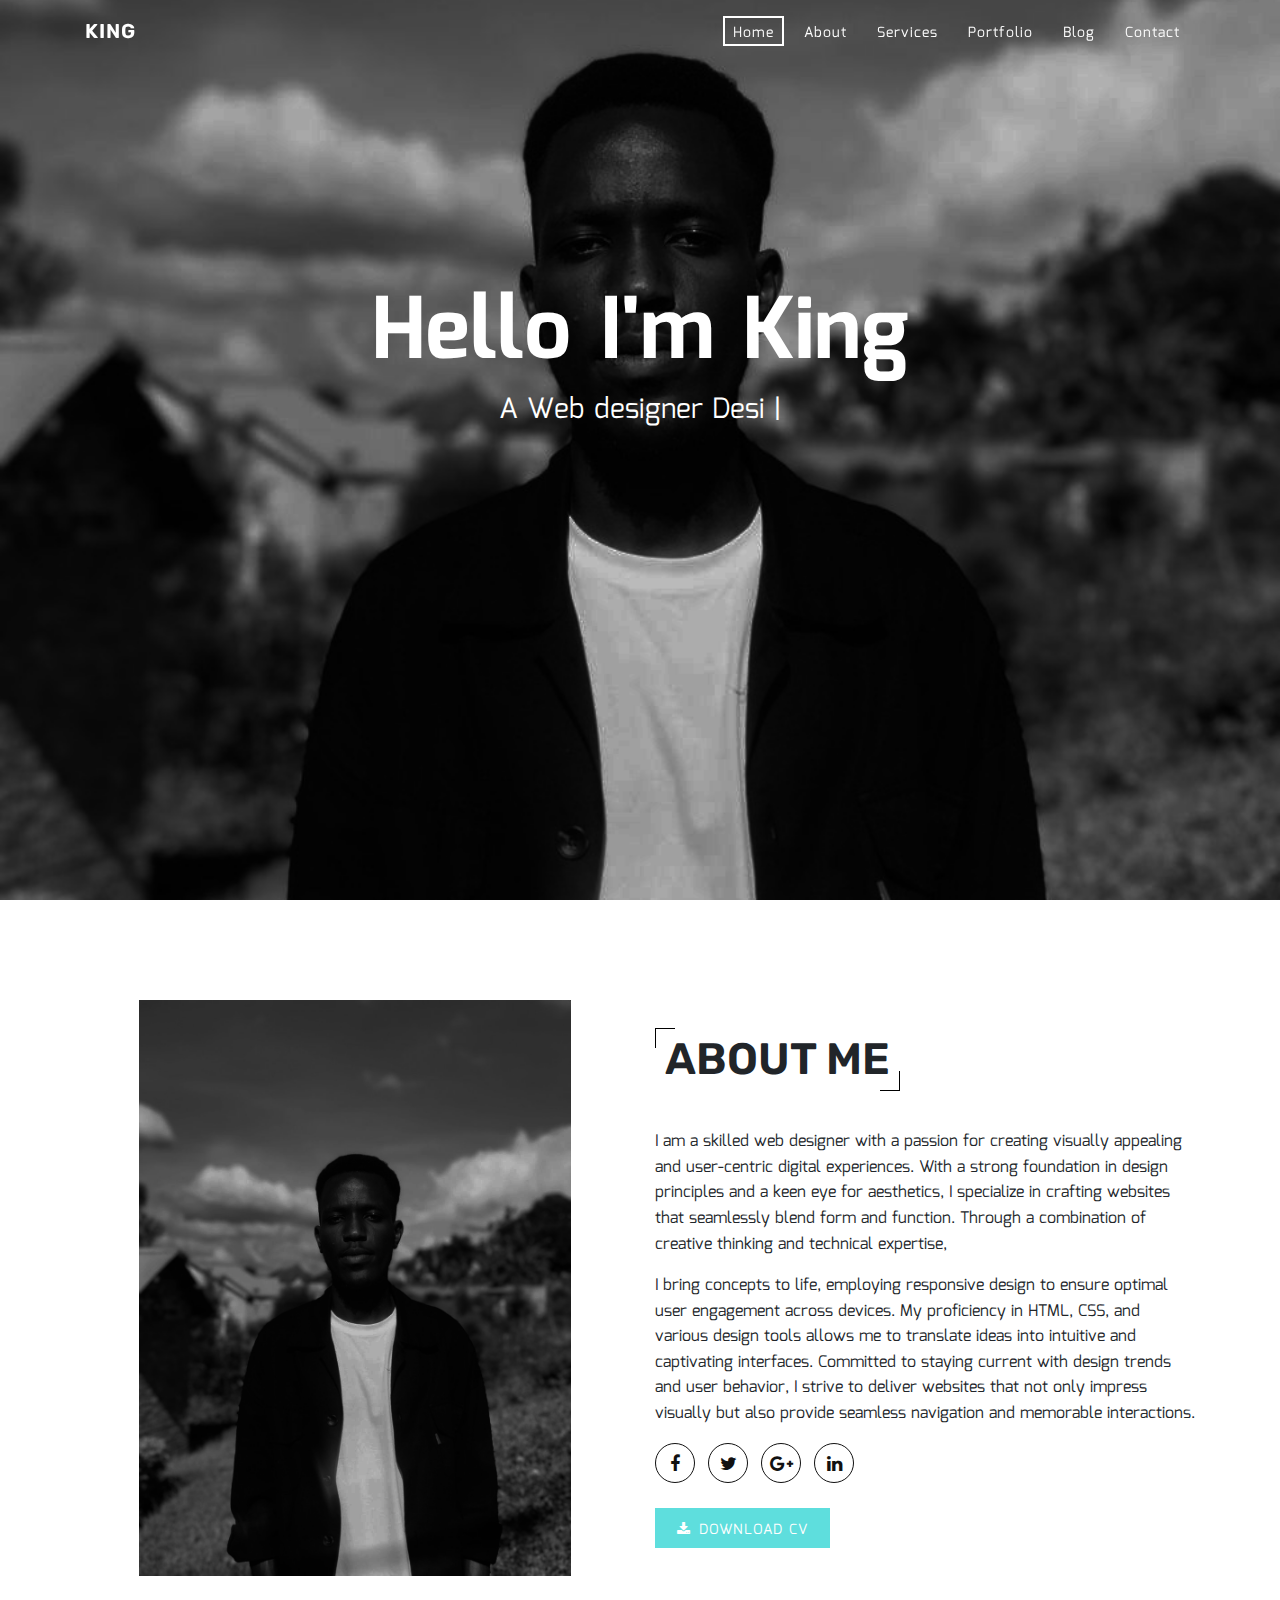
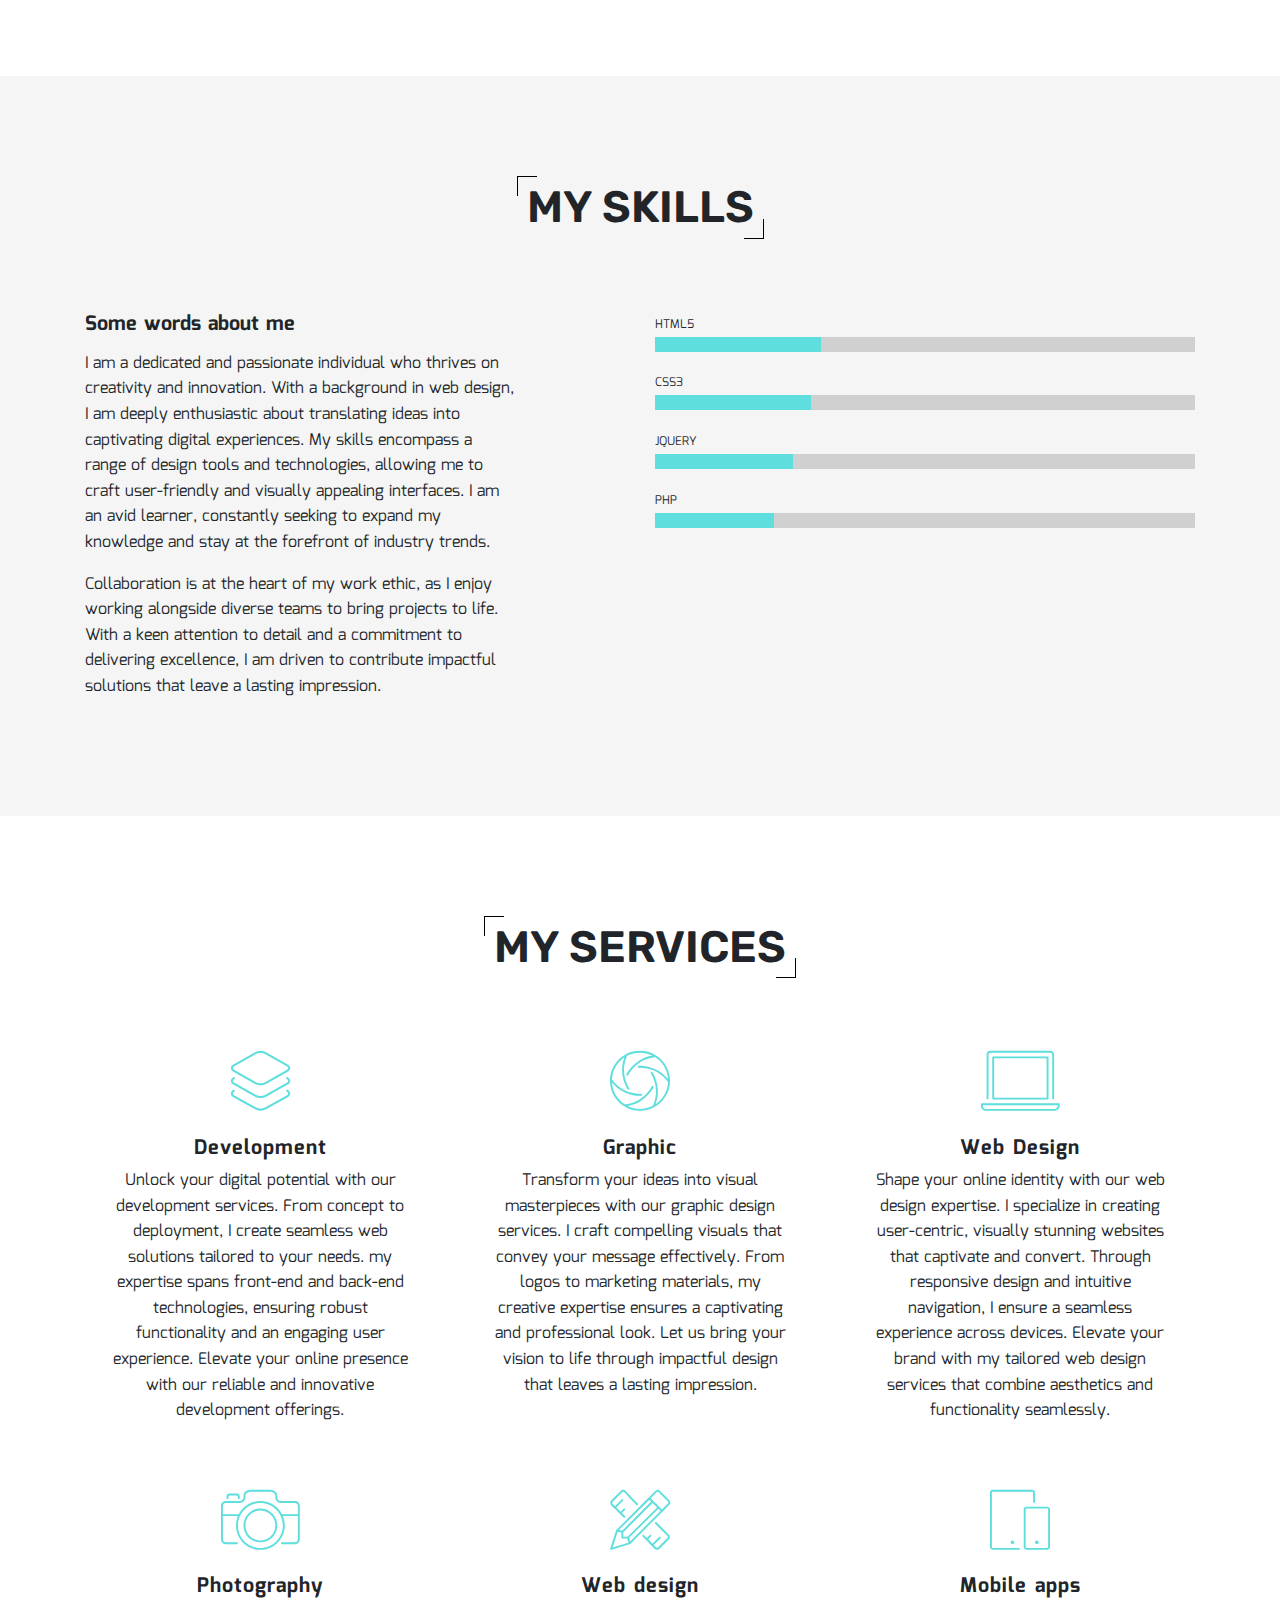
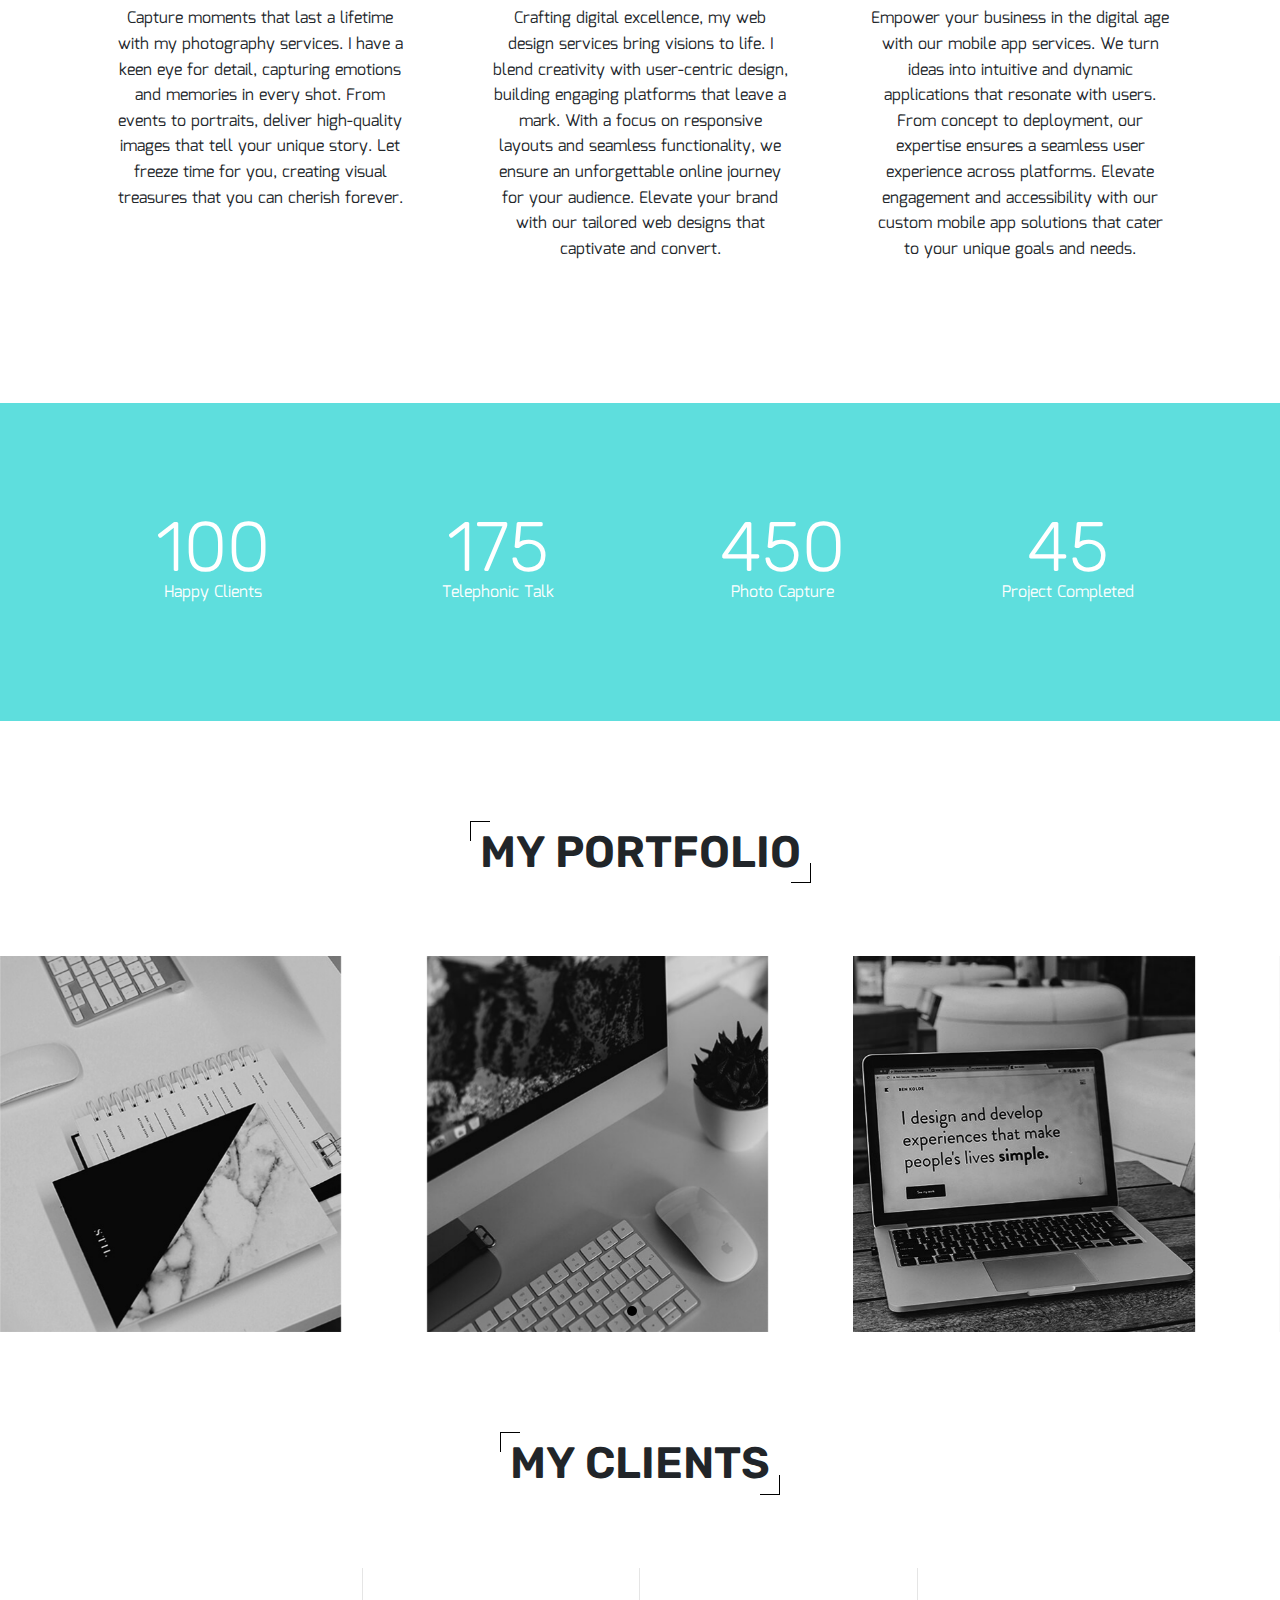
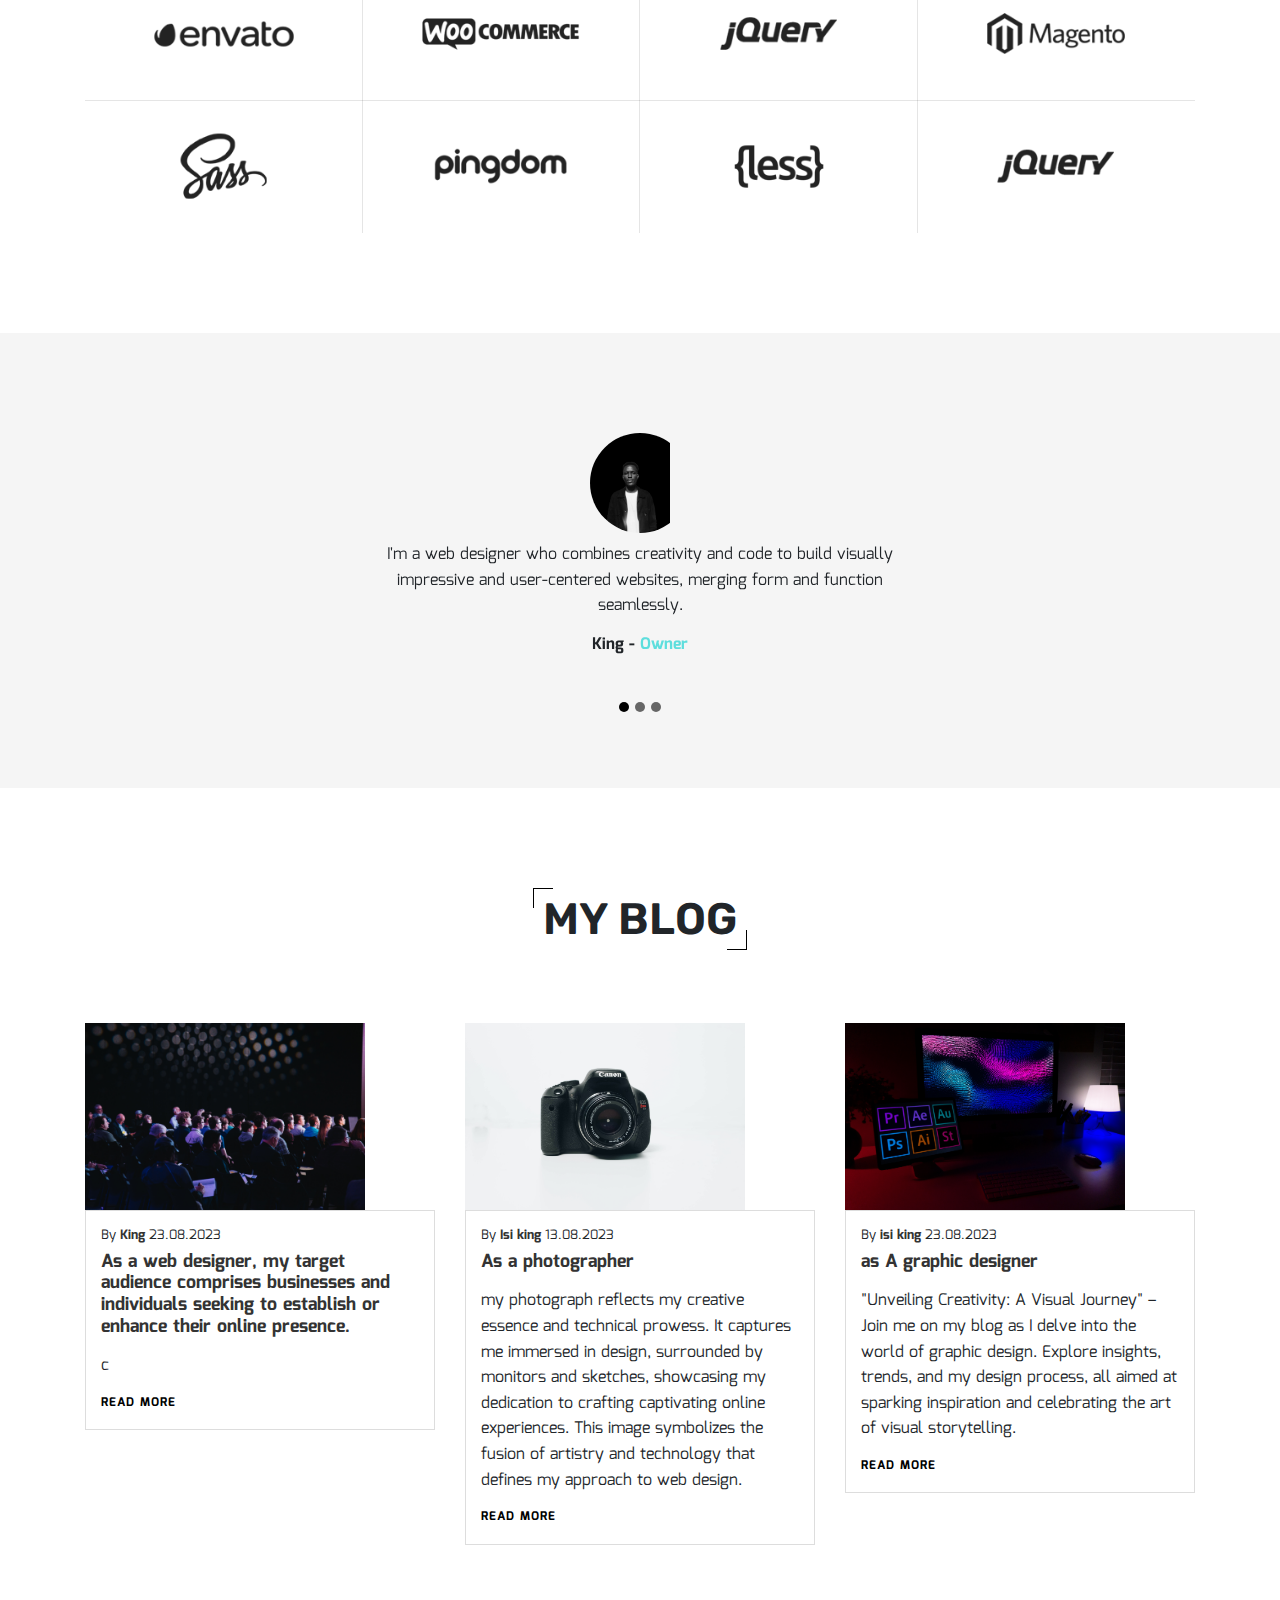
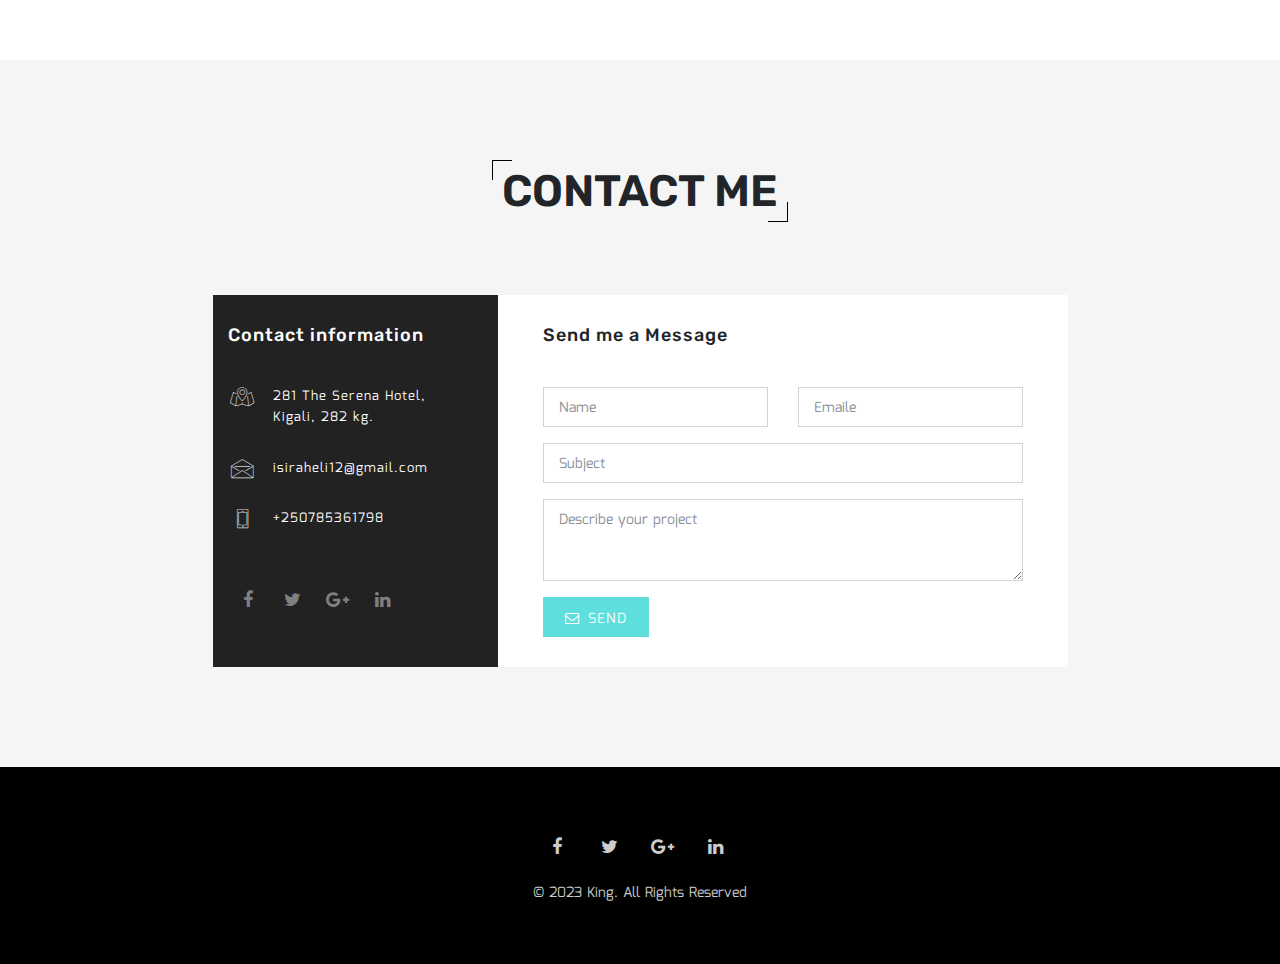
==== commit e09fdcae: "pDone" ====
--- a/Desktop/Portf+Todo/index.html
+++ b/Desktop/Portf+Todo/index.html
@@ -611,12 +611,13 @@
             </div>
           </div> <!-- col -->
           <div class="col-12 col-lg-6 col-md-7 white-bg">
-            <div class="contact-form">
+            <div class="contact-form" action="https://formspree.io/f/xzblgdjj"
+            method="POST">
               <h2 class="font-alt">Send me a Message</h2>
               <form>
               <div class="row">
                 <div class="col-6">
-                  <div class="form-group">
+                  <div class="form-group" >
                     <input name="Phone" placeholder="Name" class="form-control" type="text">
                   </div>  
                 </div>
